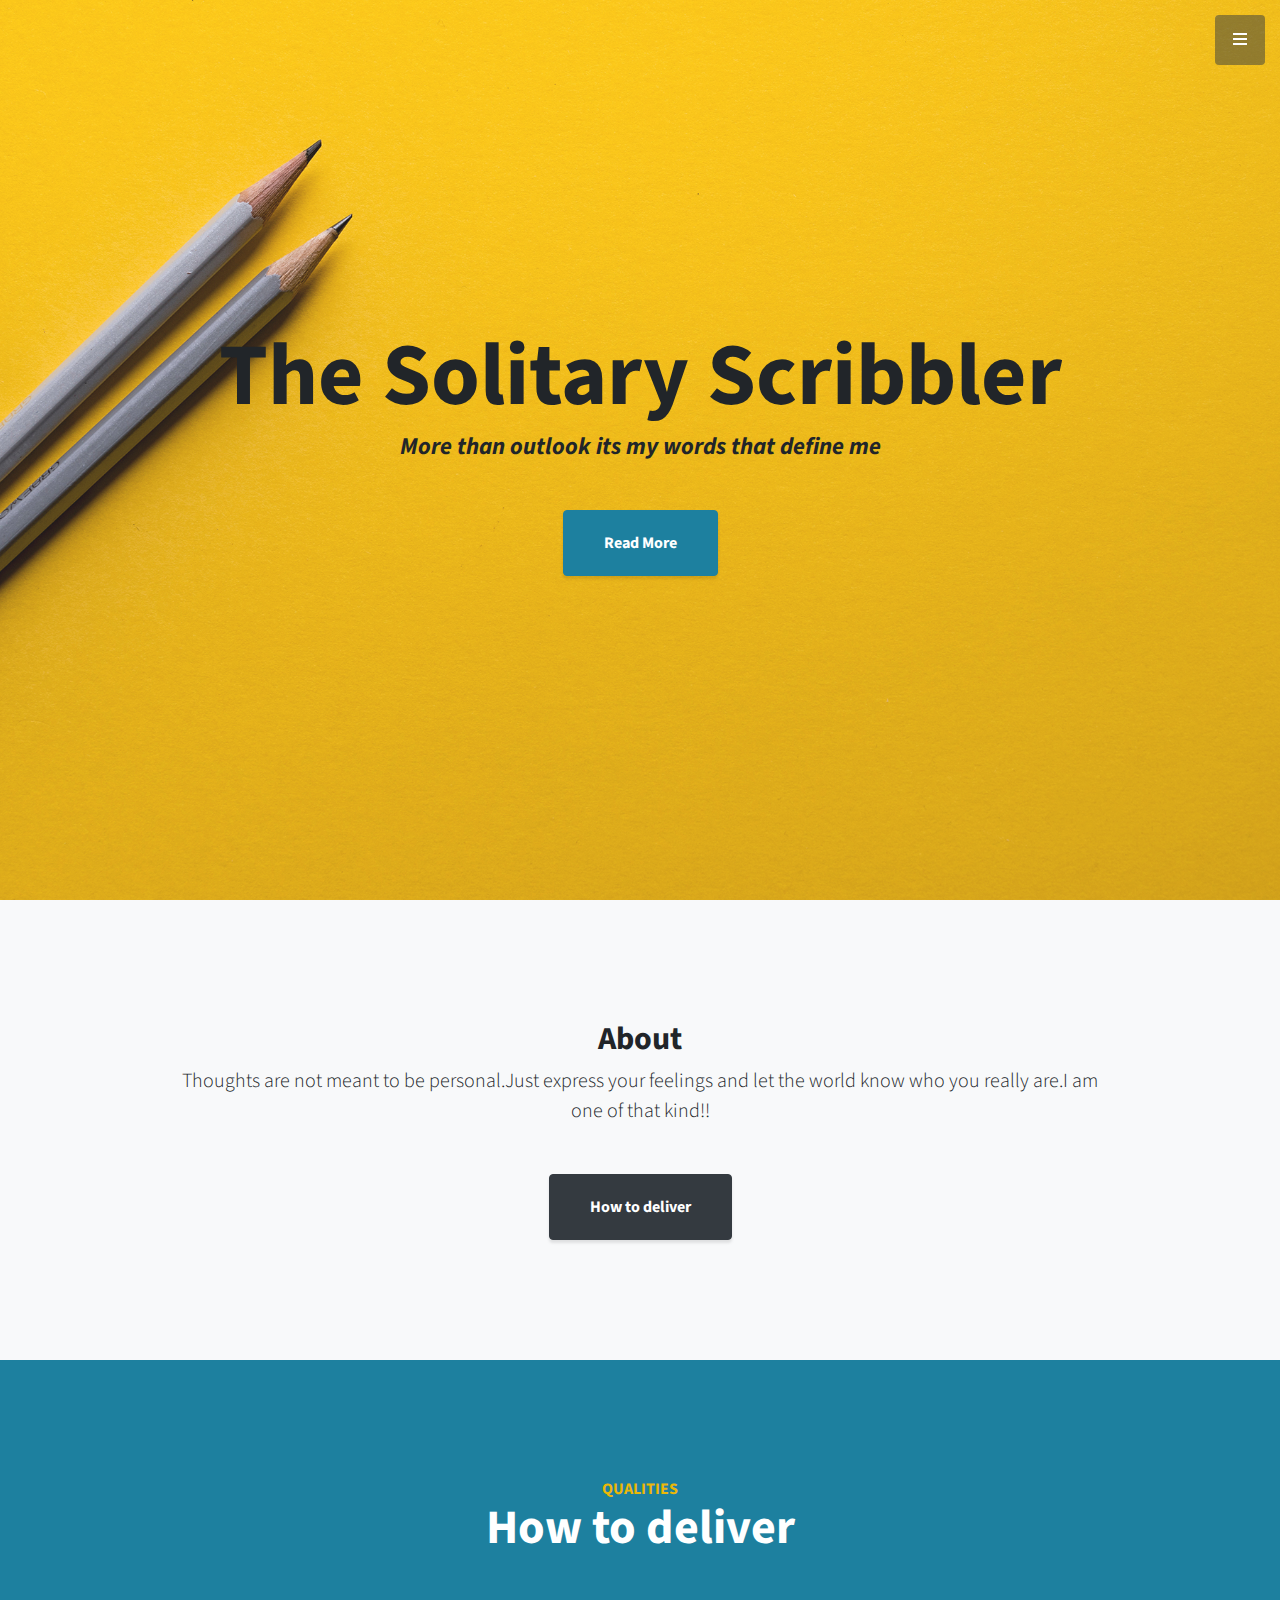
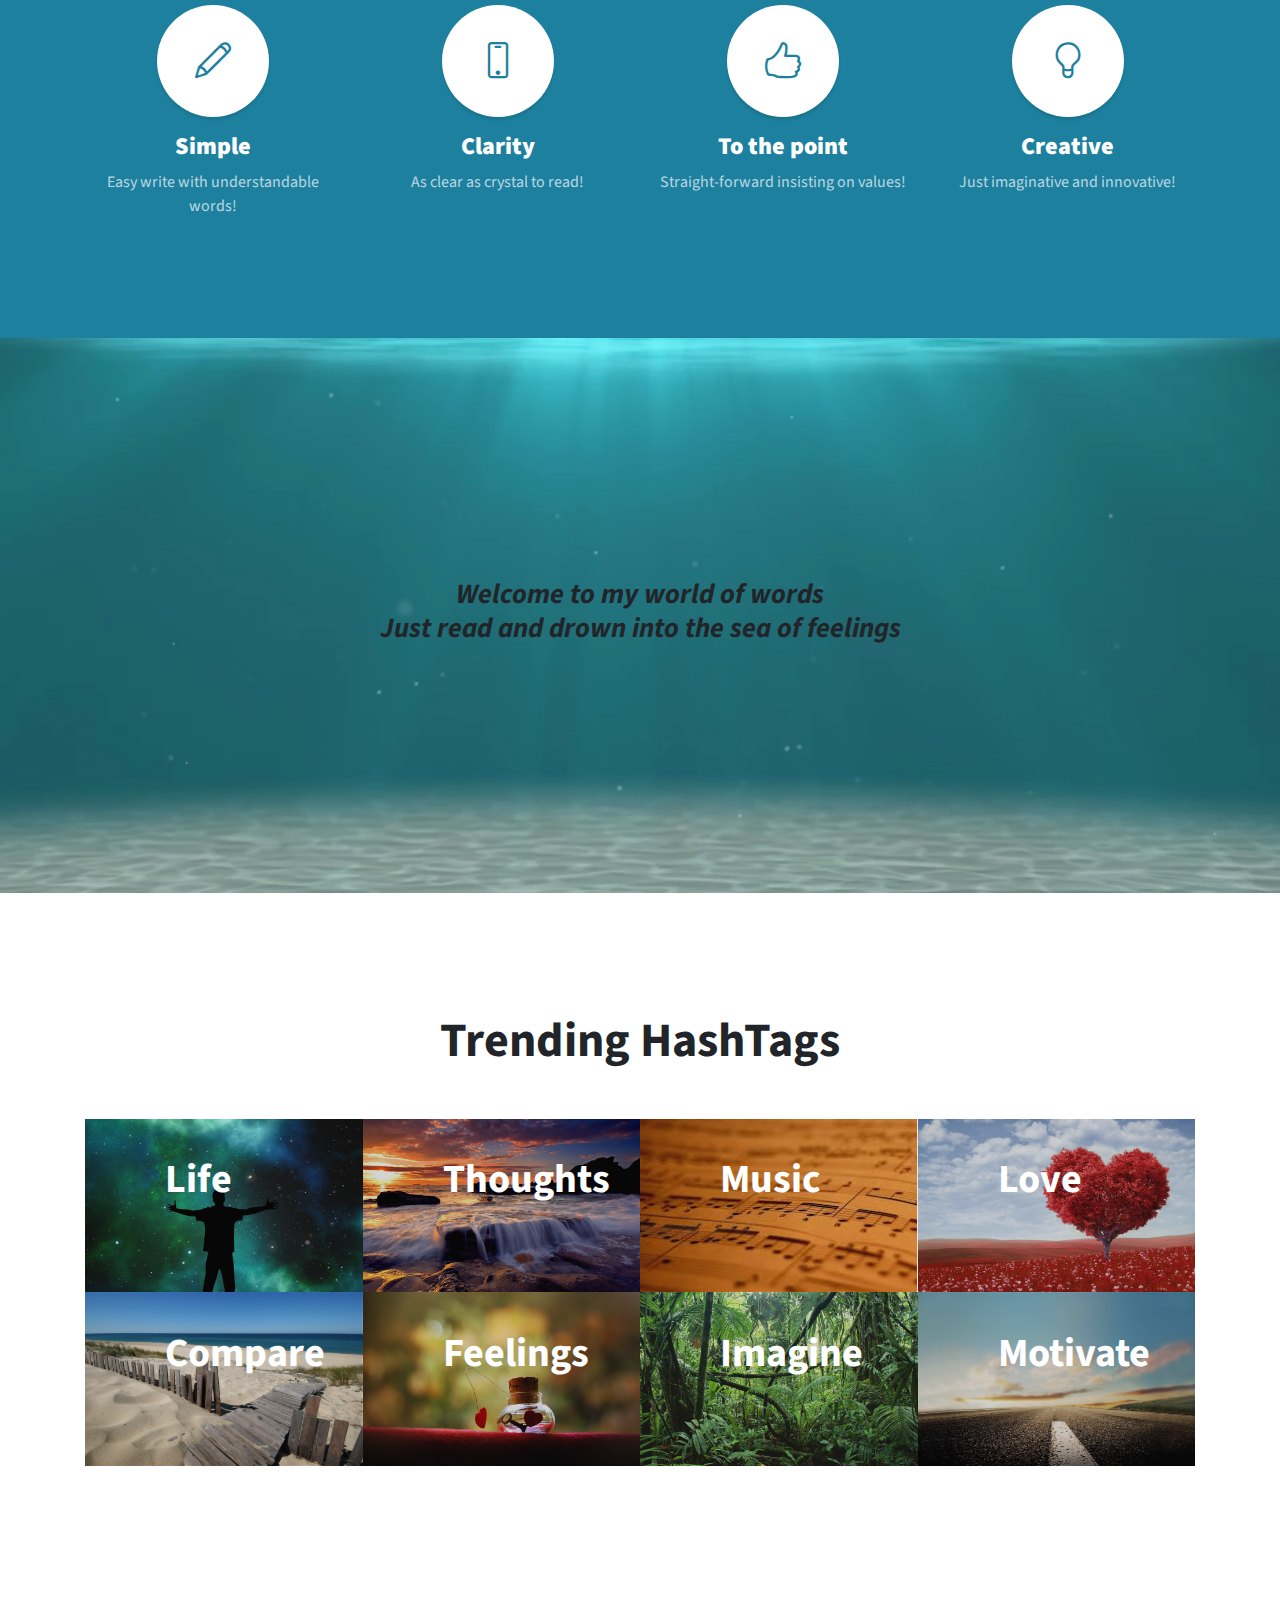
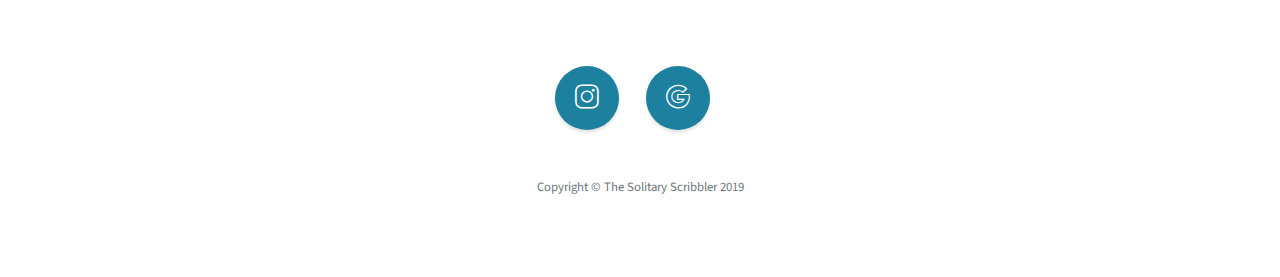
==== index.html @ fb99ae6f "initial commit" ====
<!DOCTYPE html>
<html lang="en">

  <head>

    <meta charset="utf-8">
    <meta name="viewport" content="width=device-width, initial-scale=1, shrink-to-fit=no">
    <meta name="description" content="">
    <meta name="author" content="">

    <title>The Solitary Scribbler's Blog</title>

    <!-- Bootstrap Core CSS -->
    <link href="vendor/bootstrap/css/bootstrap.min.css" rel="stylesheet">

    <!-- Custom Fonts -->
    <link href="vendor/fontawesome-free/css/all.min.css" rel="stylesheet" type="text/css">
    <link href="https://fonts.googleapis.com/css?family=Source+Sans+Pro:300,400,700,300italic,400italic,700italic" rel="stylesheet" type="text/css">
    <link href="vendor/simple-line-icons/css/simple-line-icons.css" rel="stylesheet">

    <!-- Custom CSS -->
    <link href="css/stylish-portfolio.min.css" rel="stylesheet">

  </head>

  <body id="page-top">

    <!-- Navigation -->
    <a class="menu-toggle rounded" href="#">
      <i class="fas fa-bars"></i>
    </a>
    <nav id="sidebar-wrapper">
      <ul class="sidebar-nav">
        <li class="sidebar-brand">
          <a class="js-scroll-trigger" href="#page-top">My Writing Blog</a>
        </li>
        <li class="sidebar-nav-item">
          <a class="js-scroll-trigger" href="#page-top">Home</a>
        </li>
        <li class="sidebar-nav-item">
          <a class="js-scroll-trigger" href="#about">About Writing</a>
        </li>
        <li class="sidebar-nav-item">
          <a class="js-scroll-trigger" href="#services">Qualities</a>
        </li>
        <li class="sidebar-nav-item">
          <a class="js-scroll-trigger" href="#portfolio">Trending Hashtags</a>
        </li>
        <!--<li class="sidebar-nav-item">
          <a class="js-scroll-trigger" href="#contact">Contact</a>
        </li>-->
      </ul>
    </nav>

    <!-- Header -->
    <header class="masthead d-flex">
      <div class="container text-center my-auto">
        <h1 class="mb-1">The Solitary Scribbler</h1>
        <h4 class="mb-5">
          <em>More than outlook its my words that define me</em>
        </h4>
        <a class="btn btn-primary btn-xl js-scroll-trigger" href="#about">Read More</a>
      </div>
      <div class="overlay"></div>
    </header>

    <!-- About -->
    <section class="content-section bg-light" id="about">
      <div class="container text-center">
        <div class="row">
          <div class="col-lg-10 mx-auto">
            <h2>About</h2>
            <p class="lead mb-5">Thoughts are not meant to be personal.Just express your feelings and let the world know who you really are.I am one of that kind!!
			
              </p>
            <a class="btn btn-dark btn-xl js-scroll-trigger" href="#services">How to deliver</a>
          </div>
        </div>
      </div>
    </section>

    <!-- Services -->
    <section class="content-section bg-primary text-white text-center" id="services">
      <div class="container">
        <div class="content-section-heading">
          <h3 class="text-secondary mb-0">Qualities</h3>
          <h2 class="mb-5">How to deliver</h2>
        </div>
        <div class="row">
          <div class="col-lg-3 col-md-6 mb-5 mb-lg-0">
            <span class="service-icon rounded-circle mx-auto mb-3">
              <i class="icon-pencil"></i>
            </span>
            <h4>
              <strong>Simple</strong>
            </h4>
            <p class="text-faded mb-0">Easy write with understandable words!</p>
          </div>
          <div class="col-lg-3 col-md-6 mb-5 mb-lg-0">
            <span class="service-icon rounded-circle mx-auto mb-3">
              <i class="icon-screen-smartphone"></i>
            </span>
            <h4>
              <strong>Clarity</strong>
            </h4>
            <p class="text-faded mb-0">As clear as crystal to read!</p>
          </div>
          <div class="col-lg-3 col-md-6 mb-5 mb-md-0">
            <span class="service-icon rounded-circle mx-auto mb-3">
              <i class="icon-like"></i>
            </span>
            <h4>
              <strong>To the point</strong>
            </h4>
            <p class="text-faded mb-0">Straight-forward insisting on values!
          </div>
          <div class="col-lg-3 col-md-6">
            <span class="service-icon rounded-circle mx-auto mb-3">
              <i class="icon-bulb"></i>
            </span>
            <h4>
              <strong>Creative</strong>
            </h4>
            <p class="text-faded mb-0">Just imaginative and innovative!</p>
          </div>
        </div>
      </div>
    </section>

    <!-- Callout -->
    <section class="callout">
      <div class="container text-center">
        <h3 class="mx-auto mb-7"><em>Welcome to
          my world of words
		  <br>
		  Just read and drown into the sea of feelings</em>
          </h3>
       <!-- <a class="btn btn-primary btn-xl" href="https://startbootstrap.com/template-overviews/stylish-portfolio/">Download Now!</a>-->
	 
      </div>
    </section>

    <!-- Portfolio -->
    <section class="content-section" id="portfolio">
      <div class="container">
        <div class="content-section-heading text-center">
          <h3 class="text-secondary mb-0"></h3>
          <h2 class="mb-5">Trending HashTags</h2>
        </div>
        <div class="row no-gutters">
          <div class="col-lg-3">
            <a class="portfolio-item" href="life.html" target='_blank'>
              <span class="caption">
                <span class="caption-content">
                 <h1>Life</h1>
                  <!--<p class="mb-0">A yellow pencil with envelopes on a clean, blue backdrop!</p>-->
                </span>
              </span>
              <img class="img-fluid" src="img/life3.jpg" alt="">
            </a>
          </div>
          <div class="col-lg-3">
             <a class="portfolio-item" href="thoughts.html" target='_blank'>
              <span class="caption">
                <span class="caption-content">
                  <h1>Thoughts</h1>
                  <!--<p class="mb-0">A dark blue background with a colored pencil, a clip, and a tiny ice cream cone!</p>-->
                </span>
              </span>
              <img class="img-fluid" src="img/thoughts.jpg" alt="">
            </a>
          </div>
          <div class="col-lg-3">
            <a class="portfolio-item" href="music.html" target='_blank'>
              <span class="caption">
                <span class="caption-content">
                  <h1>Music</h1>
                  <!--<p class="mb-0">Strawberries are such a tasty snack, especially with a little sugar on top!</p>-->
                </span>
              </span>
              <img class="img-fluid" src="img/M2.jpg" alt="">
            </a>
          </div>
          <div class="col-lg-3">
            <a class="portfolio-item" href="love.html" target='_blank'>
              <span class="caption">
                <span class="caption-content">
                  <h1>Love</h1>
                  <!--<p class="mb-0">A yellow workspace with some scissors, pencils, and other objects.</p>-->
                </span>
              </span>
              <img class="img-fluid" src="img/love.jpg" alt="">
            </a>
          </div>
		  <div class="col-lg-3">
            <a class="portfolio-item" href="compare.html" target='_blank'>
              <span class="caption">
                <span class="caption-content">
                  <h1>Compare</h1>
                  <!--<p class="mb-0">A yellow workspace with some scissors, pencils, and other objects.</p>-->
                </span>
              </span>
              <img class="img-fluid" src="img/compare.jpg" alt="">
            </a>
          </div>
		  <div class="col-lg-3">
             <a class="portfolio-item" href="feelings.html" target='_blank'>
              <span class="caption">
                <span class="caption-content">
                  <h1>Feelings</h1>
                  <!--<p class="mb-0">A yellow workspace with some scissors, pencils, and other objects.</p>-->
                </span>
              </span>
              <img class="img-fluid" src="img/feelings.jpg" alt="">
            </a>
          </div>
		  <div class="col-lg-3">
            <a class="portfolio-item" href="imagine.html" target='_blank'>
              <span class="caption">
                <span class="caption-content">
                  <h1>Imagine</h1>
                  <!--<p class="mb-0">A yellow workspace with some scissors, pencils, and other objects.</p>-->
                </span>
              </span>
              <img class="img-fluid" src="img/imagination.jpg" alt="">
            </a>
          </div>
		  <div class="col-lg-3">
             <a class="portfolio-item" href="motivate.html" target='_blank'>
              <span class="caption">
                <span class="caption-content">
                  <h1>Motivate</h1>
                  <!--<p class="mb-0">A yellow workspace with some scissors, pencils, and other objects.</p>-->
                </span>
              </span>
              <img class="img-fluid" src="img/motivation.jpg" alt="">
            </a>
          </div>
        </div>
      </div>
    </section>

    <!-- Call to Action -->
   <!-- <section class="content-section bg-primary text-white">
      <div class="container text-center">
        <h2 class="mb-4">The buttons below are impossible to resist...</h2>
        <a href="#" class="btn btn-xl btn-light mr-4">Click Me!</a>
        <a href="#" class="btn btn-xl btn-dark">Look at Me!</a>
      </div>
    </section>-->

    <!-- Map -->
    <!--<section id="contact" class="map">
      <iframe width="100%" height="100%" frameborder="0" scrolling="no" marginheight="0" marginwidth="0" src="https://maps.google.com/maps?f=q&amp;source=s_q&amp;hl=en&amp;geocode=&amp;q=Twitter,+Inc.,+Market+Street,+San+Francisco,+CA&amp;aq=0&amp;oq=twitter&amp;sll=28.659344,-81.187888&amp;sspn=0.128789,0.264187&amp;ie=UTF8&amp;hq=Twitter,+Inc.,+Market+Street,+San+Francisco,+CA&amp;t=m&amp;z=15&amp;iwloc=A&amp;output=embed"></iframe>
      <br/>
      <small>
        <a href="https://maps.google.com/maps?f=q&amp;source=embed&amp;hl=en&amp;geocode=&amp;q=Twitter,+Inc.,+Market+Street,+San+Francisco,+CA&amp;aq=0&amp;oq=twitter&amp;sll=28.659344,-81.187888&amp;sspn=0.128789,0.264187&amp;ie=UTF8&amp;hq=Twitter,+Inc.,+Market+Street,+San+Francisco,+CA&amp;t=m&amp;z=15&amp;iwloc=A"></a>
      </small>
    </section>-->

    <!-- Footer -->
    <footer class="footer text-center">
      <div class="container">
        <ul class="list-inline mb-5">
          <li class="list-inline-item">
            <a class="social-link rounded-circle text-white mr-3" href="https://www.instagram.com/the_solitary_scribbler__/" target="_blank">
              <i class="icon-social-instagram"></i>
            </a>
          </li>
          <li class="list-inline-item">
            <a class="social-link rounded-circle text-white mr-3" href="https://www.yourquote.in/nachoz" target="_blank">
              <i class="icon-social-google"></i>
            </a>
          </li>
          <!--<li class="list-inline-item">
            <a class="social-link rounded-circle text-white" href="#">
              <i class="icon-social-github"></i>
            </a>
          </li>-->
        </ul>
        <p class="text-muted small mb-0">Copyright &copy; The Solitary Scribbler 2019</p>
      </div>
    </footer>

    <!-- Scroll to Top Button-->
    <a class="scroll-to-top rounded js-scroll-trigger" href="#page-top">
      <i class="fas fa-angle-up"></i>
    </a>

    <!-- Bootstrap core JavaScript -->
    <script src="vendor/jquery/jquery.min.js"></script>
    <script src="vendor/bootstrap/js/bootstrap.bundle.min.js"></script>

    <!-- Plugin JavaScript -->
    <script src="vendor/jquery-easing/jquery.easing.min.js"></script>

    <!-- Custom scripts for this template -->
    <script src="js/stylish-portfolio.min.js"></script>

  </body>

</html>
---- vendor/fontawesome-free/css/all.min.css ----
/*!
 * Font Awesome Free 5.3.1 by @fontawesome - https://fontawesome.com
 * License - https://fontawesome.com/license/free (Icons: CC BY 4.0, Fonts: SIL OFL 1.1, Code: MIT License)
 */
.fa,.fab,.fal,.far,.fas{-moz-osx-font-smoothing:grayscale;-webkit-font-smoothing:antialiased;display:inline-block;font-style:normal;font-variant:normal;text-rendering:auto;line-height:1}.fa-lg{font-size:1.33333em;line-height:.75em;vertical-align:-.0667em}.fa-xs{font-size:.75em}.fa-sm{font-size:.875em}.fa-1x{font-size:1em}.fa-2x{font-size:2em}.fa-3x{font-size:3em}.fa-4x{font-size:4em}.fa-5x{font-size:5em}.fa-6x{font-size:6em}.fa-7x{font-size:7em}.fa-8x{font-size:8em}.fa-9x{font-size:9em}.fa-10x{font-size:10em}.fa-fw{text-align:center;width:1.25em}.fa-ul{list-style-type:none;margin-left:2.5em;padding-left:0}.fa-ul>li{position:relative}.fa-li{left:-2em;position:absolute;text-align:center;width:2em;line-height:inherit}.fa-border{border:.08em solid #eee;border-radius:.1em;padding:.2em .25em .15em}.fa-pull-left{float:left}.fa-pull-right{float:right}.fa.fa-pull-left,.fab.fa-pull-left,.fal.fa-pull-left,.far.fa-pull-left,.fas.fa-pull-left{margin-right:.3em}.fa.fa-pull-right,.fab.fa-pull-right,.fal.fa-pull-right,.far.fa-pull-right,.fas.fa-pull-right{margin-left:.3em}.fa-spin{animation:fa-spin 2s infinite linear}.fa-pulse{animation:fa-spin 1s infinite steps(8)}@keyframes fa-spin{0%{transform:rotate(0deg)}to{transform:rotate(1turn)}}.fa-rotate-90{-ms-filter:"progid:DXImageTransform.Microsoft.BasicImage(rotation=1)";transform:rotate(90deg)}.fa-rotate-180{-ms-filter:"progid:DXImageTransform.Microsoft.BasicImage(rotation=2)";transform:rotate(180deg)}.fa-rotate-270{-ms-filter:"progid:DXImageTransform.Microsoft.BasicImage(rotation=3)";transform:rotate(270deg)}.fa-flip-horizontal{-ms-filter:"progid:DXImageTransform.Microsoft.BasicImage(rotation=0, mirror=1)";transform:scaleX(-1)}.fa-flip-vertical{transform:scaleY(-1)}.fa-flip-horizontal.fa-flip-vertical,.fa-flip-vertical{-ms-filter:"progid:DXImageTransform.Microsoft.BasicImage(rotation=2, mirror=1)"}.fa-flip-horizontal.fa-flip-vertical{transform:scale(-1)}:root .fa-flip-horizontal,:root .fa-flip-vertical,:root .fa-rotate-90,:root .fa-rotate-180,:root .fa-rotate-270{-webkit-filter:none;filter:none}.fa-stack{display:inline-block;height:2em;line-height:2em;position:relative;vertical-align:middle;width:2em}.fa-stack-1x,.fa-stack-2x{left:0;position:absolute;text-align:center;width:100%}.fa-stack-1x{line-height:inherit}.fa-stack-2x{font-size:2em}.fa-inverse{color:#fff}.fa-500px:before{content:"\f26e"}.fa-accessible-icon:before{content:"\f368"}.fa-accusoft:before{content:"\f369"}.fa-ad:before{content:"\f641"}.fa-address-book:before{content:"\f2b9"}.fa-address-card:before{content:"\f2bb"}.fa-adjust:before{content:"\f042"}.fa-adn:before{content:"\f170"}.fa-adversal:before{content:"\f36a"}.fa-affiliatetheme:before{content:"\f36b"}.fa-air-freshener:before{content:"\f5d0"}.fa-algolia:before{content:"\f36c"}.fa-align-center:before{content:"\f037"}.fa-align-justify:before{content:"\f039"}.fa-align-left:before{content:"\f036"}.fa-align-right:before{content:"\f038"}.fa-alipay:before{content:"\f642"}.fa-allergies:before{content:"\f461"}.fa-amazon:before{content:"\f270"}.fa-amazon-pay:before{content:"\f42c"}.fa-ambulance:before{content:"\f0f9"}.fa-american-sign-language-interpreting:before{content:"\f2a3"}.fa-amilia:before{content:"\f36d"}.fa-anchor:before{content:"\f13d"}.fa-android:before{content:"\f17b"}.fa-angellist:before{content:"\f209"}.fa-angle-double-down:before{content:"\f103"}.fa-angle-double-left:before{content:"\f100"}.fa-angle-double-right:before{content:"\f101"}.fa-angle-double-up:before{content:"\f102"}.fa-angle-down:before{content:"\f107"}.fa-angle-left:before{content:"\f104"}.fa-angle-right:before{content:"\f105"}.fa-angle-up:before{content:"\f106"}.fa-angry:before{content:"\f556"}.fa-angrycreative:before{content:"\f36e"}.fa-angular:before{content:"\f420"}.fa-ankh:before{content:"\f644"}.fa-app-store:before{content:"\f36f"}.fa-app-store-ios:before{content:"\f370"}.fa-apper:before{content:"\f371"}.fa-apple:before{content:"\f179"}.fa-apple-alt:before{content:"\f5d1"}.fa-apple-pay:before{content:"\f415"}.fa-archive:before{content:"\f187"}.fa-archway:before{content:"\f557"}.fa-arrow-alt-circle-down:before{content:"\f358"}.fa-arrow-alt-circle-left:before{content:"\f359"}.fa-arrow-alt-circle-right:before{content:"\f35a"}.fa-arrow-alt-circle-up:before{content:"\f35b"}.fa-arrow-circle-down:before{content:"\f0ab"}.fa-arrow-circle-left:before{content:"\f0a8"}.fa-arrow-circle-right:before{content:"\f0a9"}.fa-arrow-circle-up:before{content:"\f0aa"}.fa-arrow-down:before{content:"\f063"}.fa-arrow-left:before{content:"\f060"}.fa-arrow-right:before{content:"\f061"}.fa-arrow-up:before{content:"\f062"}.fa-arrows-alt:before{content:"\f0b2"}.fa-arrows-alt-h:before{content:"\f337"}.fa-arrows-alt-v:before{content:"\f338"}.fa-assistive-listening-systems:before{content:"\f2a2"}.fa-asterisk:before{content:"\f069"}.fa-asymmetrik:before{content:"\f372"}.fa-at:before{content:"\f1fa"}.fa-atlas:before{content:"\f558"}.fa-atom:before{content:"\f5d2"}.fa-audible:before{content:"\f373"}.fa-audio-description:before{content:"\f29e"}.fa-autoprefixer:before{content:"\f41c"}.fa-avianex:before{content:"\f374"}.fa-aviato:before{content:"\f421"}.fa-award:before{content:"\f559"}.fa-aws:before{content:"\f375"}.fa-backspace:before{content:"\f55a"}.fa-backward:before{content:"\f04a"}.fa-balance-scale:before{content:"\f24e"}.fa-ban:before{content:"\f05e"}.fa-band-aid:before{content:"\f462"}.fa-bandcamp:before{content:"\f2d5"}.fa-barcode:before{content:"\f02a"}.fa-bars:before{content:"\f0c9"}.fa-baseball-ball:before{content:"\f433"}.fa-basketball-ball:before{content:"\f434"}.fa-bath:before{content:"\f2cd"}.fa-battery-empty:before{content:"\f244"}.fa-battery-full:before{content:"\f240"}.fa-battery-half:before{content:"\f242"}.fa-battery-quarter:before{content:"\f243"}.fa-battery-three-quarters:before{content:"\f241"}.fa-bed:before{content:"\f236"}.fa-beer:before{content:"\f0fc"}.fa-behance:before{content:"\f1b4"}.fa-behance-square:before{content:"\f1b5"}.fa-bell:before{content:"\f0f3"}.fa-bell-slash:before{content:"\f1f6"}.fa-bezier-curve:before{content:"\f55b"}.fa-bible:before{content:"\f647"}.fa-bicycle:before{content:"\f206"}.fa-bimobject:before{content:"\f378"}.fa-binoculars:before{content:"\f1e5"}.fa-birthday-cake:before{content:"\f1fd"}.fa-bitbucket:before{content:"\f171"}.fa-bitcoin:before{content:"\f379"}.fa-bity:before{content:"\f37a"}.fa-black-tie:before{content:"\f27e"}.fa-blackberry:before{content:"\f37b"}.fa-blender:before{content:"\f517"}.fa-blind:before{content:"\f29d"}.fa-blogger:before{content:"\f37c"}.fa-blogger-b:before{content:"\f37d"}.fa-bluetooth:before{content:"\f293"}.fa-bluetooth-b:before{content:"\f294"}.fa-bold:before{content:"\f032"}.fa-bolt:before{content:"\f0e7"}.fa-bomb:before{content:"\f1e2"}.fa-bone:before{content:"\f5d7"}.fa-bong:before{content:"\f55c"}.fa-book:before{content:"\f02d"}.fa-book-open:before{content:"\f518"}.fa-book-reader:before{content:"\f5da"}.fa-bookmark:before{content:"\f02e"}.fa-bowling-ball:before{content:"\f436"}.fa-box:before{content:"\f466"}.fa-box-open:before{content:"\f49e"}.fa-boxes:before{content:"\f468"}.fa-braille:before{content:"\f2a1"}.fa-brain:before{content:"\f5dc"}.fa-briefcase:before{content:"\f0b1"}.fa-briefcase-medical:before{content:"\f469"}.fa-broadcast-tower:before{content:"\f519"}.fa-broom:before{content:"\f51a"}.fa-brush:before{content:"\f55d"}.fa-btc:before{content:"\f15a"}.fa-bug:before{content:"\f188"}.fa-building:before{content:"\f1ad"}.fa-bullhorn:before{content:"\f0a1"}.fa-bullseye:before{content:"\f140"}.fa-burn:before{content:"\f46a"}.fa-buromobelexperte:before{content:"\f37f"}.fa-bus:before{content:"\f207"}.fa-bus-alt:before{content:"\f55e"}.fa-business-time:before{content:"\f64a"}.fa-buysellads:before{content:"\f20d"}.fa-calculator:before{content:"\f1ec"}.fa-calendar:before{content:"\f133"}.fa-calendar-alt:before{content:"\f073"}.fa-calendar-check:before{content:"\f274"}.fa-calendar-minus:before{content:"\f272"}.fa-calendar-plus:before{content:"\f271"}.fa-calendar-times:before{content:"\f273"}.fa-camera:before{content:"\f030"}.fa-camera-retro:before{content:"\f083"}.fa-cannabis:before{content:"\f55f"}.fa-capsules:before{content:"\f46b"}.fa-car:before{content:"\f1b9"}.fa-car-alt:before{content:"\f5de"}.fa-car-battery:before{content:"\f5df"}.fa-car-crash:before{content:"\f5e1"}.fa-car-side:before{content:"\f5e4"}.fa-caret-down:before{content:"\f0d7"}.fa-caret-left:before{content:"\f0d9"}.fa-caret-right:before{content:"\f0da"}.fa-caret-square-down:before{content:"\f150"}.fa-caret-square-left:before{content:"\f191"}.fa-caret-square-right:before{content:"\f152"}.fa-caret-square-up:before{content:"\f151"}.fa-caret-up:before{content:"\f0d8"}.fa-cart-arrow-down:before{content:"\f218"}.fa-cart-plus:before{content:"\f217"}.fa-cc-amazon-pay:before{content:"\f42d"}.fa-cc-amex:before{content:"\f1f3"}.fa-cc-apple-pay:before{content:"\f416"}.fa-cc-diners-club:before{content:"\f24c"}.fa-cc-discover:before{content:"\f1f2"}.fa-cc-jcb:before{content:"\f24b"}.fa-cc-mastercard:before{content:"\f1f1"}.fa-cc-paypal:before{content:"\f1f4"}.fa-cc-stripe:before{content:"\f1f5"}.fa-cc-visa:before{content:"\f1f0"}.fa-centercode:before{content:"\f380"}.fa-certificate:before{content:"\f0a3"}.fa-chalkboard:before{content:"\f51b"}.fa-chalkboard-teacher:before{content:"\f51c"}.fa-charging-station:before{content:"\f5e7"}.fa-chart-area:before{content:"\f1fe"}.fa-chart-bar:before{content:"\f080"}.fa-chart-line:before{content:"\f201"}.fa-chart-pie:before{content:"\f200"}.fa-check:before{content:"\f00c"}.fa-check-circle:before{content:"\f058"}.fa-check-double:before{content:"\f560"}.fa-check-square:before{content:"\f14a"}.fa-chess:before{content:"\f439"}.fa-chess-bishop:before{content:"\f43a"}.fa-chess-board:before{content:"\f43c"}.fa-chess-king:before{content:"\f43f"}.fa-chess-knight:before{content:"\f441"}.fa-chess-pawn:before{content:"\f443"}.fa-chess-queen:before{content:"\f445"}.fa-chess-rook:before{content:"\f447"}.fa-chevron-circle-down:before{content:"\f13a"}.fa-chevron-circle-left:before{content:"\f137"}.fa-chevron-circle-right:before{content:"\f138"}.fa-chevron-circle-up:before{content:"\f139"}.fa-chevron-down:before{content:"\f078"}.fa-chevron-left:before{content:"\f053"}.fa-chevron-right:before{content:"\f054"}.fa-chevron-up:before{content:"\f077"}.fa-child:before{content:"\f1ae"}.fa-chrome:before{content:"\f268"}.fa-church:before{content:"\f51d"}.fa-circle:before{content:"\f111"}.fa-circle-notch:before{content:"\f1ce"}.fa-city:before{content:"\f64f"}.fa-clipboard:before{content:"\f328"}.fa-clipboard-check:before{content:"\f46c"}.fa-clipboard-list:before{content:"\f46d"}.fa-clock:before{content:"\f017"}.fa-clone:before{content:"\f24d"}.fa-closed-captioning:before{content:"\f20a"}.fa-cloud:before{content:"\f0c2"}.fa-cloud-download-alt:before{content:"\f381"}.fa-cloud-upload-alt:before{content:"\f382"}.fa-cloudscale:before{content:"\f383"}.fa-cloudsmith:before{content:"\f384"}.fa-cloudversify:before{content:"\f385"}.fa-cocktail:before{content:"\f561"}.fa-code:before{content:"\f121"}.fa-code-branch:before{content:"\f126"}.fa-codepen:before{content:"\f1cb"}.fa-codiepie:before{content:"\f284"}.fa-coffee:before{content:"\f0f4"}.fa-cog:before{content:"\f013"}.fa-cogs:before{content:"\f085"}.fa-coins:before{content:"\f51e"}.fa-columns:before{content:"\f0db"}.fa-comment:before{content:"\f075"}.fa-comment-alt:before{content:"\f27a"}.fa-comment-dollar:before{content:"\f651"}.fa-comment-dots:before{content:"\f4ad"}.fa-comment-slash:before{content:"\f4b3"}.fa-comments:before{content:"\f086"}.fa-comments-dollar:before{content:"\f653"}.fa-compact-disc:before{content:"\f51f"}.fa-compass:before{content:"\f14e"}.fa-compress:before{content:"\f066"}.fa-concierge-bell:before{content:"\f562"}.fa-connectdevelop:before{content:"\f20e"}.fa-contao:before{content:"\f26d"}.fa-cookie:before{content:"\f563"}.fa-cookie-bite:before{content:"\f564"}.fa-copy:before{content:"\f0c5"}.fa-copyright:before{content:"\f1f9"}.fa-couch:before{content:"\f4b8"}.fa-cpanel:before{content:"\f388"}.fa-creative-commons:before{content:"\f25e"}.fa-creative-commons-by:before{content:"\f4e7"}.fa-creative-commons-nc:before{content:"\f4e8"}.fa-creative-commons-nc-eu:before{content:"\f4e9"}.fa-creative-commons-nc-jp:before{content:"\f4ea"}.fa-creative-commons-nd:before{content:"\f4eb"}.fa-creative-commons-pd:before{content:"\f4ec"}.fa-creative-commons-pd-alt:before{content:"\f4ed"}.fa-creative-commons-remix:before{content:"\f4ee"}.fa-creative-commons-sa:before{content:"\f4ef"}.fa-creative-commons-sampling:before{content:"\f4f0"}.fa-creative-commons-sampling-plus:before{content:"\f4f1"}.fa-creative-commons-share:before{content:"\f4f2"}.fa-credit-card:before{content:"\f09d"}.fa-crop:before{content:"\f125"}.fa-crop-alt:before{content:"\f565"}.fa-cross:before{content:"\f654"}.fa-crosshairs:before{content:"\f05b"}.fa-crow:before{content:"\f520"}.fa-crown:before{content:"\f521"}.fa-css3:before{content:"\f13c"}.fa-css3-alt:before{content:"\f38b"}.fa-cube:before{content:"\f1b2"}.fa-cubes:before{content:"\f1b3"}.fa-cut:before{content:"\f0c4"}.fa-cuttlefish:before{content:"\f38c"}.fa-d-and-d:before{content:"\f38d"}.fa-dashcube:before{content:"\f210"}.fa-database:before{content:"\f1c0"}.fa-deaf:before{content:"\f2a4"}.fa-delicious:before{content:"\f1a5"}.fa-deploydog:before{content:"\f38e"}.fa-deskpro:before{content:"\f38f"}.fa-desktop:before{content:"\f108"}.fa-deviantart:before{content:"\f1bd"}.fa-dharmachakra:before{content:"\f655"}.fa-diagnoses:before{content:"\f470"}.fa-dice:before{content:"\f522"}.fa-dice-five:before{content:"\f523"}.fa-dice-four:before{content:"\f524"}.fa-dice-one:before{content:"\f525"}.fa-dice-six:before{content:"\f526"}.fa-dice-three:before{content:"\f527"}.fa-dice-two:before{content:"\f528"}.fa-digg:before{content:"\f1a6"}.fa-digital-ocean:before{content:"\f391"}.fa-digital-tachograph:before{content:"\f566"}.fa-directions:before{content:"\f5eb"}.fa-discord:before{content:"\f392"}.fa-discourse:before{content:"\f393"}.fa-divide:before{content:"\f529"}.fa-dizzy:before{content:"\f567"}.fa-dna:before{content:"\f471"}.fa-dochub:before{content:"\f394"}.fa-docker:before{content:"\f395"}.fa-dollar-sign:before{content:"\f155"}.fa-dolly:before{content:"\f472"}.fa-dolly-flatbed:before{content:"\f474"}.fa-donate:before{content:"\f4b9"}.fa-door-closed:before{content:"\f52a"}.fa-door-open:before{content:"\f52b"}.fa-dot-circle:before{content:"\f192"}.fa-dove:before{content:"\f4ba"}.fa-download:before{content:"\f019"}.fa-draft2digital:before{content:"\f396"}.fa-drafting-compass:before{content:"\f568"}.fa-draw-polygon:before{content:"\f5ee"}.fa-dribbble:before{content:"\f17d"}.fa-dribbble-square:before{content:"\f397"}.fa-dropbox:before{content:"\f16b"}.fa-drum:before{content:"\f569"}.fa-drum-steelpan:before{content:"\f56a"}.fa-drupal:before{content:"\f1a9"}.fa-dumbbell:before{content:"\f44b"}.fa-dyalog:before{content:"\f399"}.fa-earlybirds:before{content:"\f39a"}.fa-ebay:before{content:"\f4f4"}.fa-edge:before{content:"\f282"}.fa-edit:before{content:"\f044"}.fa-eject:before{content:"\f052"}.fa-elementor:before{content:"\f430"}.fa-ellipsis-h:before{content:"\f141"}.fa-ellipsis-v:before{content:"\f142"}.fa-ello:before{content:"\f5f1"}.fa-ember:before{content:"\f423"}.fa-empire:before{content:"\f1d1"}.fa-envelope:before{content:"\f0e0"}.fa-envelope-open:before{content:"\f2b6"}.fa-envelope-open-text:before{content:"\f658"}.fa-envelope-square:before{content:"\f199"}.fa-envira:before{content:"\f299"}.fa-equals:before{content:"\f52c"}.fa-eraser:before{content:"\f12d"}.fa-erlang:before{content:"\f39d"}.fa-ethereum:before{content:"\f42e"}.fa-etsy:before{content:"\f2d7"}.fa-euro-sign:before{content:"\f153"}.fa-exchange-alt:before{content:"\f362"}.fa-exclamation:before{content:"\f12a"}.fa-exclamation-circle:before{content:"\f06a"}.fa-exclamation-triangle:before{content:"\f071"}.fa-expand:before{content:"\f065"}.fa-expand-arrows-alt:before{content:"\f31e"}.fa-expeditedssl:before{content:"\f23e"}.fa-external-link-alt:before{content:"\f35d"}.fa-external-link-square-alt:before{content:"\f360"}.fa-eye:before{content:"\f06e"}.fa-eye-dropper:before{content:"\f1fb"}.fa-eye-slash:before{content:"\f070"}.fa-facebook:before{content:"\f09a"}.fa-facebook-f:before{content:"\f39e"}.fa-facebook-messenger:before{content:"\f39f"}.fa-facebook-square:before{content:"\f082"}.fa-fast-backward:before{content:"\f049"}.fa-fast-forward:before{content:"\f050"}.fa-fax:before{content:"\f1ac"}.fa-feather:before{content:"\f52d"}.fa-feather-alt:before{content:"\f56b"}.fa-female:before{content:"\f182"}.fa-fighter-jet:before{content:"\f0fb"}.fa-file:before{content:"\f15b"}.fa-file-alt:before{content:"\f15c"}.fa-file-archive:before{content:"\f1c6"}.fa-file-audio:before{content:"\f1c7"}.fa-file-code:before{content:"\f1c9"}.fa-file-contract:before{content:"\f56c"}.fa-file-download:before{content:"\f56d"}.fa-file-excel:before{content:"\f1c3"}.fa-file-export:before{content:"\f56e"}.fa-file-image:before{content:"\f1c5"}.fa-file-import:before{content:"\f56f"}.fa-file-invoice:before{content:"\f570"}.fa-file-invoice-dollar:before{content:"\f571"}.fa-file-medical:before{content:"\f477"}.fa-file-medical-alt:before{content:"\f478"}.fa-file-pdf:before{content:"\f1c1"}.fa-file-powerpoint:before{content:"\f1c4"}.fa-file-prescription:before{content:"\f572"}.fa-file-signature:before{content:"\f573"}.fa-file-upload:before{content:"\f574"}.fa-file-video:before{content:"\f1c8"}.fa-file-word:before{content:"\f1c2"}.fa-fill:before{content:"\f575"}.fa-fill-drip:before{content:"\f576"}.fa-film:before{content:"\f008"}.fa-filter:before{content:"\f0b0"}.fa-fingerprint:before{content:"\f577"}.fa-fire:before{content:"\f06d"}.fa-fire-extinguisher:before{content:"\f134"}.fa-firefox:before{content:"\f269"}.fa-first-aid:before{content:"\f479"}.fa-first-order:before{content:"\f2b0"}.fa-first-order-alt:before{content:"\f50a"}.fa-firstdraft:before{content:"\f3a1"}.fa-fish:before{content:"\f578"}.fa-flag:before{content:"\f024"}.fa-flag-checkered:before{content:"\f11e"}.fa-flask:before{content:"\f0c3"}.fa-flickr:before{content:"\f16e"}.fa-flipboard:before{content:"\f44d"}.fa-flushed:before{content:"\f579"}.fa-fly:before{content:"\f417"}.fa-folder:before{content:"\f07b"}.fa-folder-minus:before{content:"\f65d"}.fa-folder-open:before{content:"\f07c"}.fa-folder-plus:before{content:"\f65e"}.fa-font:before{content:"\f031"}.fa-font-awesome:before{content:"\f2b4"}.fa-font-awesome-alt:before{content:"\f35c"}.fa-font-awesome-flag:before{content:"\f425"}.fa-font-awesome-logo-full:before{content:"\f4e6"}.fa-fonticons:before{content:"\f280"}.fa-fonticons-fi:before{content:"\f3a2"}.fa-football-ball:before{content:"\f44e"}.fa-fort-awesome:before{content:"\f286"}.fa-fort-awesome-alt:before{content:"\f3a3"}.fa-forumbee:before{content:"\f211"}.fa-forward:before{content:"\f04e"}.fa-foursquare:before{content:"\f180"}.fa-free-code-camp:before{content:"\f2c5"}.fa-freebsd:before{content:"\f3a4"}.fa-frog:before{content:"\f52e"}.fa-frown:before{content:"\f119"}.fa-frown-open:before{content:"\f57a"}.fa-fulcrum:before{content:"\f50b"}.fa-funnel-dollar:before{content:"\f662"}.fa-futbol:before{content:"\f1e3"}.fa-galactic-republic:before{content:"\f50c"}.fa-galactic-senate:before{content:"\f50d"}.fa-gamepad:before{content:"\f11b"}.fa-gas-pump:before{content:"\f52f"}.fa-gavel:before{content:"\f0e3"}.fa-gem:before{content:"\f3a5"}.fa-genderless:before{content:"\f22d"}.fa-get-pocket:before{content:"\f265"}.fa-gg:before{content:"\f260"}.fa-gg-circle:before{content:"\f261"}.fa-gift:before{content:"\f06b"}.fa-git:before{content:"\f1d3"}.fa-git-square:before{content:"\f1d2"}.fa-github:before{content:"\f09b"}.fa-github-alt:before{content:"\f113"}.fa-github-square:before{content:"\f092"}.fa-gitkraken:before{content:"\f3a6"}.fa-gitlab:before{content:"\f296"}.fa-gitter:before{content:"\f426"}.fa-glass-martini:before{content:"\f000"}.fa-glass-martini-alt:before{content:"\f57b"}.fa-glasses:before{content:"\f530"}.fa-glide:before{content:"\f2a5"}.fa-glide-g:before{content:"\f2a6"}.fa-globe:before{content:"\f0ac"}.fa-globe-africa:before{content:"\f57c"}.fa-globe-americas:before{content:"\f57d"}.fa-globe-asia:before{content:"\f57e"}.fa-gofore:before{content:"\f3a7"}.fa-golf-ball:before{content:"\f450"}.fa-goodreads:before{content:"\f3a8"}.fa-goodreads-g:before{content:"\f3a9"}.fa-google:before{content:"\f1a0"}.fa-google-drive:before{content:"\f3aa"}.fa-google-play:before{content:"\f3ab"}.fa-google-plus:before{content:"\f2b3"}.fa-google-plus-g:before{content:"\f0d5"}.fa-google-plus-square:before{content:"\f0d4"}.fa-google-wallet:before{content:"\f1ee"}.fa-gopuram:before{content:"\f664"}.fa-graduation-cap:before{content:"\f19d"}.fa-gratipay:before{content:"\f184"}.fa-grav:before{content:"\f2d6"}.fa-greater-than:before{content:"\f531"}.fa-greater-than-equal:before{content:"\f532"}.fa-grimace:before{content:"\f57f"}.fa-grin:before{content:"\f580"}.fa-grin-alt:before{content:"\f581"}.fa-grin-beam:before{content:"\f582"}.fa-grin-beam-sweat:before{content:"\f583"}.fa-grin-hearts:before{content:"\f584"}.fa-grin-squint:before{content:"\f585"}.fa-grin-squint-tears:before{content:"\f586"}.fa-grin-stars:before{content:"\f587"}.fa-grin-tears:before{content:"\f588"}.fa-grin-tongue:before{content:"\f589"}.fa-grin-tongue-squint:before{content:"\f58a"}.fa-grin-tongue-wink:before{content:"\f58b"}.fa-grin-wink:before{content:"\f58c"}.fa-grip-horizontal:before{content:"\f58d"}.fa-grip-vertical:before{content:"\f58e"}.fa-gripfire:before{content:"\f3ac"}.fa-grunt:before{content:"\f3ad"}.fa-gulp:before{content:"\f3ae"}.fa-h-square:before{content:"\f0fd"}.fa-hacker-news:before{content:"\f1d4"}.fa-hacker-news-square:before{content:"\f3af"}.fa-hackerrank:before{content:"\f5f7"}.fa-hamsa:before{content:"\f665"}.fa-hand-holding:before{content:"\f4bd"}.fa-hand-holding-heart:before{content:"\f4be"}.fa-hand-holding-usd:before{content:"\f4c0"}.fa-hand-lizard:before{content:"\f258"}.fa-hand-paper:before{content:"\f256"}.fa-hand-peace:before{content:"\f25b"}.fa-hand-point-down:before{content:"\f0a7"}.fa-hand-point-left:before{content:"\f0a5"}.fa-hand-point-right:before{content:"\f0a4"}.fa-hand-point-up:before{content:"\f0a6"}.fa-hand-pointer:before{content:"\f25a"}.fa-hand-rock:before{content:"\f255"}.fa-hand-scissors:before{content:"\f257"}.fa-hand-spock:before{content:"\f259"}.fa-hands:before{content:"\f4c2"}.fa-hands-helping:before{content:"\f4c4"}.fa-handshake:before{content:"\f2b5"}.fa-hashtag:before{content:"\f292"}.fa-haykal:before{content:"\f666"}.fa-hdd:before{content:"\f0a0"}.fa-heading:before{content:"\f1dc"}.fa-headphones:before{content:"\f025"}.fa-headphones-alt:before{content:"\f58f"}.fa-headset:before{content:"\f590"}.fa-heart:before{content:"\f004"}.fa-heartbeat:before{content:"\f21e"}.fa-helicopter:before{content:"\f533"}.fa-highlighter:before{content:"\f591"}.fa-hips:before{content:"\f452"}.fa-hire-a-helper:before{content:"\f3b0"}.fa-history:before{content:"\f1da"}.fa-hockey-puck:before{content:"\f453"}.fa-home:before{content:"\f015"}.fa-hooli:before{content:"\f427"}.fa-hornbill:before{content:"\f592"}.fa-hospital:before{content:"\f0f8"}.fa-hospital-alt:before{content:"\f47d"}.fa-hospital-symbol:before{content:"\f47e"}.fa-hot-tub:before{content:"\f593"}.fa-hotel:before{content:"\f594"}.fa-hotjar:before{content:"\f3b1"}.fa-hourglass:before{content:"\f254"}.fa-hourglass-end:before{content:"\f253"}.fa-hourglass-half:before{content:"\f252"}.fa-hourglass-start:before{content:"\f251"}.fa-houzz:before{content:"\f27c"}.fa-html5:before{content:"\f13b"}.fa-hubspot:before{content:"\f3b2"}.fa-i-cursor:before{content:"\f246"}.fa-id-badge:before{content:"\f2c1"}.fa-id-card:before{content:"\f2c2"}.fa-id-card-alt:before{content:"\f47f"}.fa-image:before{content:"\f03e"}.fa-images:before{content:"\f302"}.fa-imdb:before{content:"\f2d8"}.fa-inbox:before{content:"\f01c"}.fa-indent:before{content:"\f03c"}.fa-industry:before{content:"\f275"}.fa-infinity:before{content:"\f534"}.fa-info:before{content:"\f129"}.fa-info-circle:before{content:"\f05a"}.fa-instagram:before{content:"\f16d"}.fa-internet-explorer:before{content:"\f26b"}.fa-ioxhost:before{content:"\f208"}.fa-italic:before{content:"\f033"}.fa-itunes:before{content:"\f3b4"}.fa-itunes-note:before{content:"\f3b5"}.fa-java:before{content:"\f4e4"}.fa-jedi:before{content:"\f669"}.fa-jedi-order:before{content:"\f50e"}.fa-jenkins:before{content:"\f3b6"}.fa-joget:before{content:"\f3b7"}.fa-joint:before{content:"\f595"}.fa-joomla:before{content:"\f1aa"}.fa-journal-whills:before{content:"\f66a"}.fa-js:before{content:"\f3b8"}.fa-js-square:before{content:"\f3b9"}.fa-jsfiddle:before{content:"\f1cc"}.fa-kaaba:before{content:"\f66b"}.fa-kaggle:before{content:"\f5fa"}.fa-key:before{content:"\f084"}.fa-keybase:before{content:"\f4f5"}.fa-keyboard:before{content:"\f11c"}.fa-keycdn:before{content:"\f3ba"}.fa-khanda:before{content:"\f66d"}.fa-kickstarter:before{content:"\f3bb"}.fa-kickstarter-k:before{content:"\f3bc"}.fa-kiss:before{content:"\f596"}.fa-kiss-beam:before{content:"\f597"}.fa-kiss-wink-heart:before{content:"\f598"}.fa-kiwi-bird:before{content:"\f535"}.fa-korvue:before{content:"\f42f"}.fa-landmark:before{content:"\f66f"}.fa-language:before{content:"\f1ab"}.fa-laptop:before{content:"\f109"}.fa-laptop-code:before{content:"\f5fc"}.fa-laravel:before{content:"\f3bd"}.fa-lastfm:before{content:"\f202"}.fa-lastfm-square:before{content:"\f203"}.fa-laugh:before{content:"\f599"}.fa-laugh-beam:before{content:"\f59a"}.fa-laugh-squint:before{content:"\f59b"}.fa-laugh-wink:before{content:"\f59c"}.fa-layer-group:before{content:"\f5fd"}.fa-leaf:before{content:"\f06c"}.fa-leanpub:before{content:"\f212"}.fa-lemon:before{content:"\f094"}.fa-less:before{content:"\f41d"}.fa-less-than:before{content:"\f536"}.fa-less-than-equal:before{content:"\f537"}.fa-level-down-alt:before{content:"\f3be"}.fa-level-up-alt:before{content:"\f3bf"}.fa-life-ring:before{content:"\f1cd"}.fa-lightbulb:before{content:"\f0eb"}.fa-line:before{content:"\f3c0"}.fa-link:before{content:"\f0c1"}.fa-linkedin:before{content:"\f08c"}.fa-linkedin-in:before{content:"\f0e1"}.fa-linode:before{content:"\f2b8"}.fa-linux:before{content:"\f17c"}.fa-lira-sign:before{content:"\f195"}.fa-list:before{content:"\f03a"}.fa-list-alt:before{content:"\f022"}.fa-list-ol:before{content:"\f0cb"}.fa-list-ul:before{content:"\f0ca"}.fa-location-arrow:before{content:"\f124"}.fa-lock:before{content:"\f023"}.fa-lock-open:before{content:"\f3c1"}.fa-long-arrow-alt-down:before{content:"\f309"}.fa-long-arrow-alt-left:before{content:"\f30a"}.fa-long-arrow-alt-right:before{content:"\f30b"}.fa-long-arrow-alt-up:before{content:"\f30c"}.fa-low-vision:before{content:"\f2a8"}.fa-luggage-cart:before{content:"\f59d"}.fa-lyft:before{content:"\f3c3"}.fa-magento:before{content:"\f3c4"}.fa-magic:before{content:"\f0d0"}.fa-magnet:before{content:"\f076"}.fa-mail-bulk:before{content:"\f674"}.fa-mailchimp:before{content:"\f59e"}.fa-male:before{content:"\f183"}.fa-mandalorian:before{content:"\f50f"}.fa-map:before{content:"\f279"}.fa-map-marked:before{content:"\f59f"}.fa-map-marked-alt:before{content:"\f5a0"}.fa-map-marker:before{content:"\f041"}.fa-map-marker-alt:before{content:"\f3c5"}.fa-map-pin:before{content:"\f276"}.fa-map-signs:before{content:"\f277"}.fa-markdown:before{content:"\f60f"}.fa-marker:before{content:"\f5a1"}.fa-mars:before{content:"\f222"}.fa-mars-double:before{content:"\f227"}.fa-mars-stroke:before{content:"\f229"}.fa-mars-stroke-h:before{content:"\f22b"}.fa-mars-stroke-v:before{content:"\f22a"}.fa-mastodon:before{content:"\f4f6"}.fa-maxcdn:before{content:"\f136"}.fa-medal:before{content:"\f5a2"}.fa-medapps:before{content:"\f3c6"}.fa-medium:before{content:"\f23a"}.fa-medium-m:before{content:"\f3c7"}.fa-medkit:before{content:"\f0fa"}.fa-medrt:before{content:"\f3c8"}.fa-meetup:before{content:"\f2e0"}.fa-megaport:before{content:"\f5a3"}.fa-meh:before{content:"\f11a"}.fa-meh-blank:before{content:"\f5a4"}.fa-meh-rolling-eyes:before{content:"\f5a5"}.fa-memory:before{content:"\f538"}.fa-menorah:before{content:"\f676"}.fa-mercury:before{content:"\f223"}.fa-microchip:before{content:"\f2db"}.fa-microphone:before{content:"\f130"}.fa-microphone-alt:before{content:"\f3c9"}.fa-microphone-alt-slash:before{content:"\f539"}.fa-microphone-slash:before{content:"\f131"}.fa-microscope:before{content:"\f610"}.fa-microsoft:before{content:"\f3ca"}.fa-minus:before{content:"\f068"}.fa-minus-circle:before{content:"\f056"}.fa-minus-square:before{content:"\f146"}.fa-mix:before{content:"\f3cb"}.fa-mixcloud:before{content:"\f289"}.fa-mizuni:before{content:"\f3cc"}.fa-mobile:before{content:"\f10b"}.fa-mobile-alt:before{content:"\f3cd"}.fa-modx:before{content:"\f285"}.fa-monero:before{content:"\f3d0"}.fa-money-bill:before{content:"\f0d6"}.fa-money-bill-alt:before{content:"\f3d1"}.fa-money-bill-wave:before{content:"\f53a"}.fa-money-bill-wave-alt:before{content:"\f53b"}.fa-money-check:before{content:"\f53c"}.fa-money-check-alt:before{content:"\f53d"}.fa-monument:before{content:"\f5a6"}.fa-moon:before{content:"\f186"}.fa-mortar-pestle:before{content:"\f5a7"}.fa-mosque:before{content:"\f678"}.fa-motorcycle:before{content:"\f21c"}.fa-mouse-pointer:before{content:"\f245"}.fa-music:before{content:"\f001"}.fa-napster:before{content:"\f3d2"}.fa-neos:before{content:"\f612"}.fa-neuter:before{content:"\f22c"}.fa-newspaper:before{content:"\f1ea"}.fa-nimblr:before{content:"\f5a8"}.fa-nintendo-switch:before{content:"\f418"}.fa-node:before{content:"\f419"}.fa-node-js:before{content:"\f3d3"}.fa-not-equal:before{content:"\f53e"}.fa-notes-medical:before{content:"\f481"}.fa-npm:before{content:"\f3d4"}.fa-ns8:before{content:"\f3d5"}.fa-nutritionix:before{content:"\f3d6"}.fa-object-group:before{content:"\f247"}.fa-object-ungroup:before{content:"\f248"}.fa-odnoklassniki:before{content:"\f263"}.fa-odnoklassniki-square:before{content:"\f264"}.fa-oil-can:before{content:"\f613"}.fa-old-republic:before{content:"\f510"}.fa-om:before{content:"\f679"}.fa-opencart:before{content:"\f23d"}.fa-openid:before{content:"\f19b"}.fa-opera:before{content:"\f26a"}.fa-optin-monster:before{content:"\f23c"}.fa-osi:before{content:"\f41a"}.fa-outdent:before{content:"\f03b"}.fa-page4:before{content:"\f3d7"}.fa-pagelines:before{content:"\f18c"}.fa-paint-brush:before{content:"\f1fc"}.fa-paint-roller:before{content:"\f5aa"}.fa-palette:before{content:"\f53f"}.fa-palfed:before{content:"\f3d8"}.fa-pallet:before{content:"\f482"}.fa-paper-plane:before{content:"\f1d8"}.fa-paperclip:before{content:"\f0c6"}.fa-parachute-box:before{content:"\f4cd"}.fa-paragraph:before{content:"\f1dd"}.fa-parking:before{content:"\f540"}.fa-passport:before{content:"\f5ab"}.fa-pastafarianism:before{content:"\f67b"}.fa-paste:before{content:"\f0ea"}.fa-patreon:before{content:"\f3d9"}.fa-pause:before{content:"\f04c"}.fa-pause-circle:before{content:"\f28b"}.fa-paw:before{content:"\f1b0"}.fa-paypal:before{content:"\f1ed"}.fa-peace:before{content:"\f67c"}.fa-pen:before{content:"\f304"}.fa-pen-alt:before{content:"\f305"}.fa-pen-fancy:before{content:"\f5ac"}.fa-pen-nib:before{content:"\f5ad"}.fa-pen-square:before{content:"\f14b"}.fa-pencil-alt:before{content:"\f303"}.fa-pencil-ruler:before{content:"\f5ae"}.fa-people-carry:before{content:"\f4ce"}.fa-percent:before{content:"\f295"}.fa-percentage:before{content:"\f541"}.fa-periscope:before{content:"\f3da"}.fa-phabricator:before{content:"\f3db"}.fa-phoenix-framework:before{content:"\f3dc"}.fa-phoenix-squadron:before{content:"\f511"}.fa-phone:before{content:"\f095"}.fa-phone-slash:before{content:"\f3dd"}.fa-phone-square:before{content:"\f098"}.fa-phone-volume:before{content:"\f2a0"}.fa-php:before{content:"\f457"}.fa-pied-piper:before{content:"\f2ae"}.fa-pied-piper-alt:before{content:"\f1a8"}.fa-pied-piper-hat:before{content:"\f4e5"}.fa-pied-piper-pp:before{content:"\f1a7"}.fa-piggy-bank:before{content:"\f4d3"}.fa-pills:before{content:"\f484"}.fa-pinterest:before{content:"\f0d2"}.fa-pinterest-p:before{content:"\f231"}.fa-pinterest-square:before{content:"\f0d3"}.fa-place-of-worship:before{content:"\f67f"}.fa-plane:before{content:"\f072"}.fa-plane-arrival:before{content:"\f5af"}.fa-plane-departure:before{content:"\f5b0"}.fa-play:before{content:"\f04b"}.fa-play-circle:before{content:"\f144"}.fa-playstation:before{content:"\f3df"}.fa-plug:before{content:"\f1e6"}.fa-plus:before{content:"\f067"}.fa-plus-circle:before{content:"\f055"}.fa-plus-square:before{content:"\f0fe"}.fa-podcast:before{content:"\f2ce"}.fa-poll:before{content:"\f681"}.fa-poll-h:before{content:"\f682"}.fa-poo:before{content:"\f2fe"}.fa-poop:before{content:"\f619"}.fa-portrait:before{content:"\f3e0"}.fa-pound-sign:before{content:"\f154"}.fa-power-off:before{content:"\f011"}.fa-pray:before{content:"\f683"}.fa-praying-hands:before{content:"\f684"}.fa-prescription:before{content:"\f5b1"}.fa-prescription-bottle:before{content:"\f485"}.fa-prescription-bottle-alt:before{content:"\f486"}.fa-print:before{content:"\f02f"}.fa-procedures:before{content:"\f487"}.fa-product-hunt:before{content:"\f288"}.fa-project-diagram:before{content:"\f542"}.fa-pushed:before{content:"\f3e1"}.fa-puzzle-piece:before{content:"\f12e"}.fa-python:before{content:"\f3e2"}.fa-qq:before{content:"\f1d6"}.fa-qrcode:before{content:"\f029"}.fa-question:before{content:"\f128"}.fa-question-circle:before{content:"\f059"}.fa-quidditch:before{content:"\f458"}.fa-quinscape:before{content:"\f459"}.fa-quora:before{content:"\f2c4"}.fa-quote-left:before{content:"\f10d"}.fa-quote-right:before{content:"\f10e"}.fa-quran:before{content:"\f687"}.fa-r-project:before{content:"\f4f7"}.fa-random:before{content:"\f074"}.fa-ravelry:before{content:"\f2d9"}.fa-react:before{content:"\f41b"}.fa-readme:before{content:"\f4d5"}.fa-rebel:before{content:"\f1d0"}.fa-receipt:before{content:"\f543"}.fa-recycle:before{content:"\f1b8"}.fa-red-river:before{content:"\f3e3"}.fa-reddit:before{content:"\f1a1"}.fa-reddit-alien:before{content:"\f281"}.fa-reddit-square:before{content:"\f1a2"}.fa-redo:before{content:"\f01e"}.fa-redo-alt:before{content:"\f2f9"}.fa-registered:before{content:"\f25d"}.fa-rendact:before{content:"\f3e4"}.fa-renren:before{content:"\f18b"}.fa-reply:before{content:"\f3e5"}.fa-reply-all:before{content:"\f122"}.fa-replyd:before{content:"\f3e6"}.fa-researchgate:before{content:"\f4f8"}.fa-resolving:before{content:"\f3e7"}.fa-retweet:before{content:"\f079"}.fa-rev:before{content:"\f5b2"}.fa-ribbon:before{content:"\f4d6"}.fa-road:before{content:"\f018"}.fa-robot:before{content:"\f544"}.fa-rocket:before{content:"\f135"}.fa-rocketchat:before{content:"\f3e8"}.fa-rockrms:before{content:"\f3e9"}.fa-route:before{content:"\f4d7"}.fa-rss:before{content:"\f09e"}.fa-rss-square:before{content:"\f143"}.fa-ruble-sign:before{content:"\f158"}.fa-ruler:before{content:"\f545"}.fa-ruler-combined:before{content:"\f546"}.fa-ruler-horizontal:before{content:"\f547"}.fa-ruler-vertical:before{content:"\f548"}.fa-rupee-sign:before{content:"\f156"}.fa-sad-cry:before{content:"\f5b3"}.fa-sad-tear:before{content:"\f5b4"}.fa-safari:before{content:"\f267"}.fa-sass:before{content:"\f41e"}.fa-save:before{content:"\f0c7"}.fa-schlix:before{content:"\f3ea"}.fa-school:before{content:"\f549"}.fa-screwdriver:before{content:"\f54a"}.fa-scribd:before{content:"\f28a"}.fa-search:before{content:"\f002"}.fa-search-dollar:before{content:"\f688"}.fa-search-location:before{content:"\f689"}.fa-search-minus:before{content:"\f010"}.fa-search-plus:before{content:"\f00e"}.fa-searchengin:before{content:"\f3eb"}.fa-seedling:before{content:"\f4d8"}.fa-sellcast:before{content:"\f2da"}.fa-sellsy:before{content:"\f213"}.fa-server:before{content:"\f233"}.fa-servicestack:before{content:"\f3ec"}.fa-shapes:before{content:"\f61f"}.fa-share:before{content:"\f064"}.fa-share-alt:before{content:"\f1e0"}.fa-share-alt-square:before{content:"\f1e1"}.fa-share-square:before{content:"\f14d"}.fa-shekel-sign:before{content:"\f20b"}.fa-shield-alt:before{content:"\f3ed"}.fa-ship:before{content:"\f21a"}.fa-shipping-fast:before{content:"\f48b"}.fa-shirtsinbulk:before{content:"\f214"}.fa-shoe-prints:before{content:"\f54b"}.fa-shopping-bag:before{content:"\f290"}.fa-shopping-basket:before{content:"\f291"}.fa-shopping-cart:before{content:"\f07a"}.fa-shopware:before{content:"\f5b5"}.fa-shower:before{content:"\f2cc"}.fa-shuttle-van:before{content:"\f5b6"}.fa-sign:before{content:"\f4d9"}.fa-sign-in-alt:before{content:"\f2f6"}.fa-sign-language:before{content:"\f2a7"}.fa-sign-out-alt:before{content:"\f2f5"}.fa-signal:before{content:"\f012"}.fa-signature:before{content:"\f5b7"}.fa-simplybuilt:before{content:"\f215"}.fa-sistrix:before{content:"\f3ee"}.fa-sitemap:before{content:"\f0e8"}.fa-sith:before{content:"\f512"}.fa-skull:before{content:"\f54c"}.fa-skyatlas:before{content:"\f216"}.fa-skype:before{content:"\f17e"}.fa-slack:before{content:"\f198"}.fa-slack-hash:before{content:"\f3ef"}.fa-sliders-h:before{content:"\f1de"}.fa-slideshare:before{content:"\f1e7"}.fa-smile:before{content:"\f118"}.fa-smile-beam:before{content:"\f5b8"}.fa-smile-wink:before{content:"\f4da"}.fa-smoking:before{content:"\f48d"}.fa-smoking-ban:before{content:"\f54d"}.fa-snapchat:before{content:"\f2ab"}.fa-snapchat-ghost:before{content:"\f2ac"}.fa-snapchat-square:before{content:"\f2ad"}.fa-snowflake:before{content:"\f2dc"}.fa-socks:before{content:"\f696"}.fa-solar-panel:before{content:"\f5ba"}.fa-sort:before{content:"\f0dc"}.fa-sort-alpha-down:before{content:"\f15d"}.fa-sort-alpha-up:before{content:"\f15e"}.fa-sort-amount-down:before{content:"\f160"}.fa-sort-amount-up:before{content:"\f161"}.fa-sort-down:before{content:"\f0dd"}.fa-sort-numeric-down:before{content:"\f162"}.fa-sort-numeric-up:before{content:"\f163"}.fa-sort-up:before{content:"\f0de"}.fa-soundcloud:before{content:"\f1be"}.fa-spa:before{content:"\f5bb"}.fa-space-shuttle:before{content:"\f197"}.fa-speakap:before{content:"\f3f3"}.fa-spinner:before{content:"\f110"}.fa-splotch:before{content:"\f5bc"}.fa-spotify:before{content:"\f1bc"}.fa-spray-can:before{content:"\f5bd"}.fa-square:before{content:"\f0c8"}.fa-square-full:before{content:"\f45c"}.fa-square-root-alt:before{content:"\f698"}.fa-squarespace:before{content:"\f5be"}.fa-stack-exchange:before{content:"\f18d"}.fa-stack-overflow:before{content:"\f16c"}.fa-stamp:before{content:"\f5bf"}.fa-star:before{content:"\f005"}.fa-star-and-crescent:before{content:"\f699"}.fa-star-half:before{content:"\f089"}.fa-star-half-alt:before{content:"\f5c0"}.fa-star-of-david:before{content:"\f69a"}.fa-star-of-life:before{content:"\f621"}.fa-staylinked:before{content:"\f3f5"}.fa-steam:before{content:"\f1b6"}.fa-steam-square:before{content:"\f1b7"}.fa-steam-symbol:before{content:"\f3f6"}.fa-step-backward:before{content:"\f048"}.fa-step-forward:before{content:"\f051"}.fa-stethoscope:before{content:"\f0f1"}.fa-sticker-mule:before{content:"\f3f7"}.fa-sticky-note:before{content:"\f249"}.fa-stop:before{content:"\f04d"}.fa-stop-circle:before{content:"\f28d"}.fa-stopwatch:before{content:"\f2f2"}.fa-store:before{content:"\f54e"}.fa-store-alt:before{content:"\f54f"}.fa-strava:before{content:"\f428"}.fa-stream:before{content:"\f550"}.fa-street-view:before{content:"\f21d"}.fa-strikethrough:before{content:"\f0cc"}.fa-stripe:before{content:"\f429"}.fa-stripe-s:before{content:"\f42a"}.fa-stroopwafel:before{content:"\f551"}.fa-studiovinari:before{content:"\f3f8"}.fa-stumbleupon:before{content:"\f1a4"}.fa-stumbleupon-circle:before{content:"\f1a3"}.fa-subscript:before{content:"\f12c"}.fa-subway:before{content:"\f239"}.fa-suitcase:before{content:"\f0f2"}.fa-suitcase-rolling:before{content:"\f5c1"}.fa-sun:before{content:"\f185"}.fa-superpowers:before{content:"\f2dd"}.fa-superscript:before{content:"\f12b"}.fa-supple:before{content:"\f3f9"}.fa-surprise:before{content:"\f5c2"}.fa-swatchbook:before{content:"\f5c3"}.fa-swimmer:before{content:"\f5c4"}.fa-swimming-pool:before{content:"\f5c5"}.fa-synagogue:before{content:"\f69b"}.fa-sync:before{content:"\f021"}.fa-sync-alt:before{content:"\f2f1"}.fa-syringe:before{content:"\f48e"}.fa-table:before{content:"\f0ce"}.fa-table-tennis:before{content:"\f45d"}.fa-tablet:before{content:"\f10a"}.fa-tablet-alt:before{content:"\f3fa"}.fa-tablets:before{content:"\f490"}.fa-tachometer-alt:before{content:"\f3fd"}.fa-tag:before{content:"\f02b"}.fa-tags:before{content:"\f02c"}.fa-tape:before{content:"\f4db"}.fa-tasks:before{content:"\f0ae"}.fa-taxi:before{content:"\f1ba"}.fa-teamspeak:before{content:"\f4f9"}.fa-teeth:before{content:"\f62e"}.fa-teeth-open:before{content:"\f62f"}.fa-telegram:before{content:"\f2c6"}.fa-telegram-plane:before{content:"\f3fe"}.fa-tencent-weibo:before{content:"\f1d5"}.fa-terminal:before{content:"\f120"}.fa-text-height:before{content:"\f034"}.fa-text-width:before{content:"\f035"}.fa-th:before{content:"\f00a"}.fa-th-large:before{content:"\f009"}.fa-th-list:before{content:"\f00b"}.fa-the-red-yeti:before{content:"\f69d"}.fa-theater-masks:before{content:"\f630"}.fa-themeco:before{content:"\f5c6"}.fa-themeisle:before{content:"\f2b2"}.fa-thermometer:before{content:"\f491"}.fa-thermometer-empty:before{content:"\f2cb"}.fa-thermometer-full:before{content:"\f2c7"}.fa-thermometer-half:before{content:"\f2c9"}.fa-thermometer-quarter:before{content:"\f2ca"}.fa-thermometer-three-quarters:before{content:"\f2c8"}.fa-thumbs-down:before{content:"\f165"}.fa-thumbs-up:before{content:"\f164"}.fa-thumbtack:before{content:"\f08d"}.fa-ticket-alt:before{content:"\f3ff"}.fa-times:before{content:"\f00d"}.fa-times-circle:before{content:"\f057"}.fa-tint:before{content:"\f043"}.fa-tint-slash:before{content:"\f5c7"}.fa-tired:before{content:"\f5c8"}.fa-toggle-off:before{content:"\f204"}.fa-toggle-on:before{content:"\f205"}.fa-toolbox:before{content:"\f552"}.fa-tooth:before{content:"\f5c9"}.fa-torah:before{content:"\f6a0"}.fa-torii-gate:before{content:"\f6a1"}.fa-trade-federation:before{content:"\f513"}.fa-trademark:before{content:"\f25c"}.fa-traffic-light:before{content:"\f637"}.fa-train:before{content:"\f238"}.fa-transgender:before{content:"\f224"}.fa-transgender-alt:before{content:"\f225"}.fa-trash:before{content:"\f1f8"}.fa-trash-alt:before{content:"\f2ed"}.fa-tree:before{content:"\f1bb"}.fa-trello:before{content:"\f181"}.fa-tripadvisor:before{content:"\f262"}.fa-trophy:before{content:"\f091"}.fa-truck:before{content:"\f0d1"}.fa-truck-loading:before{content:"\f4de"}.fa-truck-monster:before{content:"\f63b"}.fa-truck-moving:before{content:"\f4df"}.fa-truck-pickup:before{content:"\f63c"}.fa-tshirt:before{content:"\f553"}.fa-tty:before{content:"\f1e4"}.fa-tumblr:before{content:"\f173"}.fa-tumblr-square:before{content:"\f174"}.fa-tv:before{content:"\f26c"}.fa-twitch:before{content:"\f1e8"}.fa-twitter:before{content:"\f099"}.fa-twitter-square:before{content:"\f081"}.fa-typo3:before{content:"\f42b"}.fa-uber:before{content:"\f402"}.fa-uikit:before{content:"\f403"}.fa-umbrella:before{content:"\f0e9"}.fa-umbrella-beach:before{content:"\f5ca"}.fa-underline:before{content:"\f0cd"}.fa-undo:before{content:"\f0e2"}.fa-undo-alt:before{content:"\f2ea"}.fa-uniregistry:before{content:"\f404"}.fa-universal-access:before{content:"\f29a"}.fa-university:before{content:"\f19c"}.fa-unlink:before{content:"\f127"}.fa-unlock:before{content:"\f09c"}.fa-unlock-alt:before{content:"\f13e"}.fa-untappd:before{content:"\f405"}.fa-upload:before{content:"\f093"}.fa-usb:before{content:"\f287"}.fa-user:before{content:"\f007"}.fa-user-alt:before{content:"\f406"}.fa-user-alt-slash:before{content:"\f4fa"}.fa-user-astronaut:before{content:"\f4fb"}.fa-user-check:before{content:"\f4fc"}.fa-user-circle:before{content:"\f2bd"}.fa-user-clock:before{content:"\f4fd"}.fa-user-cog:before{content:"\f4fe"}.fa-user-edit:before{content:"\f4ff"}.fa-user-friends:before{content:"\f500"}.fa-user-graduate:before{content:"\f501"}.fa-user-lock:before{content:"\f502"}.fa-user-md:before{content:"\f0f0"}.fa-user-minus:before{content:"\f503"}.fa-user-ninja:before{content:"\f504"}.fa-user-plus:before{content:"\f234"}.fa-user-secret:before{content:"\f21b"}.fa-user-shield:before{content:"\f505"}.fa-user-slash:before{content:"\f506"}.fa-user-tag:before{content:"\f507"}.fa-user-tie:before{content:"\f508"}.fa-user-times:before{content:"\f235"}.fa-users:before{content:"\f0c0"}.fa-users-cog:before{content:"\f509"}.fa-ussunnah:before{content:"\f407"}.fa-utensil-spoon:before{content:"\f2e5"}.fa-utensils:before{content:"\f2e7"}.fa-vaadin:before{content:"\f408"}.fa-vector-square:before{content:"\f5cb"}.fa-venus:before{content:"\f221"}.fa-venus-double:before{content:"\f226"}.fa-venus-mars:before{content:"\f228"}.fa-viacoin:before{content:"\f237"}.fa-viadeo:before{content:"\f2a9"}.fa-viadeo-square:before{content:"\f2aa"}.fa-vial:before{content:"\f492"}.fa-vials:before{content:"\f493"}.fa-viber:before{content:"\f409"}.fa-video:before{content:"\f03d"}.fa-video-slash:before{content:"\f4e2"}.fa-vihara:before{content:"\f6a7"}.fa-vimeo:before{content:"\f40a"}.fa-vimeo-square:before{content:"\f194"}.fa-vimeo-v:before{content:"\f27d"}.fa-vine:before{content:"\f1ca"}.fa-vk:before{content:"\f189"}.fa-vnv:before{content:"\f40b"}.fa-volleyball-ball:before{content:"\f45f"}.fa-volume-down:before{content:"\f027"}.fa-volume-off:before{content:"\f026"}.fa-volume-up:before{content:"\f028"}.fa-vuejs:before{content:"\f41f"}.fa-walking:before{content:"\f554"}.fa-wallet:before{content:"\f555"}.fa-warehouse:before{content:"\f494"}.fa-weebly:before{content:"\f5cc"}.fa-weibo:before{content:"\f18a"}.fa-weight:before{content:"\f496"}.fa-weight-hanging:before{content:"\f5cd"}.fa-weixin:before{content:"\f1d7"}.fa-whatsapp:before{content:"\f232"}.fa-whatsapp-square:before{content:"\f40c"}.fa-wheelchair:before{content:"\f193"}.fa-whmcs:before{content:"\f40d"}.fa-wifi:before{content:"\f1eb"}.fa-wikipedia-w:before{content:"\f266"}.fa-window-close:before{content:"\f410"}.fa-window-maximize:before{content:"\f2d0"}.fa-window-minimize:before{content:"\f2d1"}.fa-window-restore:before{content:"\f2d2"}.fa-windows:before{content:"\f17a"}.fa-wine-glass:before{content:"\f4e3"}.fa-wine-glass-alt:before{content:"\f5ce"}.fa-wix:before{content:"\f5cf"}.fa-wolf-pack-battalion:before{content:"\f514"}.fa-won-sign:before{content:"\f159"}.fa-wordpress:before{content:"\f19a"}.fa-wordpress-simple:before{content:"\f411"}.fa-wpbeginner:before{content:"\f297"}.fa-wpexplorer:before{content:"\f2de"}.fa-wpforms:before{content:"\f298"}.fa-wrench:before{content:"\f0ad"}.fa-x-ray:before{content:"\f497"}.fa-xbox:before{content:"\f412"}.fa-xing:before{content:"\f168"}.fa-xing-square:before{content:"\f169"}.fa-y-combinator:before{content:"\f23b"}.fa-yahoo:before{content:"\f19e"}.fa-yandex:before{content:"\f413"}.fa-yandex-international:before{content:"\f414"}.fa-yelp:before{content:"\f1e9"}.fa-yen-sign:before{content:"\f157"}.fa-yin-yang:before{content:"\f6ad"}.fa-yoast:before{content:"\f2b1"}.fa-youtube:before{content:"\f167"}.fa-youtube-square:before{content:"\f431"}.fa-zhihu:before{content:"\f63f"}.sr-only{border:0;clip:rect(0,0,0,0);height:1px;margin:-1px;overflow:hidden;padding:0;position:absolute;width:1px}.sr-only-focusable:active,.sr-only-focusable:focus{clip:auto;height:auto;margin:0;overflow:visible;position:static;width:auto}@font-face{font-family:"Font Awesome 5 Brands";font-style:normal;font-weight:normal;src:url(../webfonts/fa-brands-400.eot);src:url(../webfonts/fa-brands-400.eot?#iefix) format("embedded-opentype"),url(../webfonts/fa-brands-400.woff2) format("woff2"),url(../webfonts/fa-brands-400.woff) format("woff"),url(../webfonts/fa-brands-400.ttf) format("truetype"),url(../webfonts/fa-brands-400.svg#fontawesome) format("svg")}.fab{font-family:"Font Awesome 5 Brands"}@font-face{font-family:"Font Awesome 5 Free";font-style:normal;font-weight:400;src:url(../webfonts/fa-regular-400.eot);src:url(../webfonts/fa-regular-400.eot?#iefix) format("embedded-opentype"),url(../webfonts/fa-regular-400.woff2) format("woff2"),url(../webfonts/fa-regular-400.woff) format("woff"),url(../webfonts/fa-regular-400.ttf) format("truetype"),url(../webfonts/fa-regular-400.svg#fontawesome) format("svg")}.far{font-weight:400}@font-face{font-family:"Font Awesome 5 Free";font-style:normal;font-weight:900;src:url(../webfonts/fa-solid-900.eot);src:url(../webfonts/fa-solid-900.eot?#iefix) format("embedded-opentype"),url(../webfonts/fa-solid-900.woff2) format("woff2"),url(../webfonts/fa-solid-900.woff) format("woff"),url(../webfonts/fa-solid-900.ttf) format("truetype"),url(../webfonts/fa-solid-900.svg#fontawesome) format("svg")}.fa,.far,.fas{font-family:"Font Awesome 5 Free"}.fa,.fas{font-weight:900}
---- vendor/simple-line-icons/css/simple-line-icons.css ----
@font-face {
  font-family: 'simple-line-icons';
  src: url('../fonts/Simple-Line-Icons.eot?v=2.4.0');
  src: url('../fonts/Simple-Line-Icons.eot?v=2.4.0#iefix') format('embedded-opentype'), url('../fonts/Simple-Line-Icons.woff2?v=2.4.0') format('woff2'), url('../fonts/Simple-Line-Icons.ttf?v=2.4.0') format('truetype'), url('../fonts/Simple-Line-Icons.woff?v=2.4.0') format('woff'), url('../fonts/Simple-Line-Icons.svg?v=2.4.0#simple-line-icons') format('svg');
  font-weight: normal;
  font-style: normal;
}
/*
 Use the following CSS code if you want to have a class per icon.
 Instead of a list of all class selectors, you can use the generic [class*="icon-"] selector, but it's slower:
*/
.icon-user,
.icon-people,
.icon-user-female,
.icon-user-follow,
.icon-user-following,
.icon-user-unfollow,
.icon-login,
.icon-logout,
.icon-emotsmile,
.icon-phone,
.icon-call-end,
.icon-call-in,
.icon-call-out,
.icon-map,
.icon-location-pin,
.icon-direction,
.icon-directions,
.icon-compass,
.icon-layers,
.icon-menu,
.icon-list,
.icon-options-vertical,
.icon-options,
.icon-arrow-down,
.icon-arrow-left,
.icon-arrow-right,
.icon-arrow-up,
.icon-arrow-up-circle,
.icon-arrow-left-circle,
.icon-arrow-right-circle,
.icon-arrow-down-circle,
.icon-check,
.icon-clock,
.icon-plus,
.icon-minus,
.icon-close,
.icon-event,
.icon-exclamation,
.icon-organization,
.icon-trophy,
.icon-screen-smartphone,
.icon-screen-desktop,
.icon-plane,
.icon-notebook,
.icon-mustache,
.icon-mouse,
.icon-magnet,
.icon-energy,
.icon-disc,
.icon-cursor,
.icon-cursor-move,
.icon-crop,
.icon-chemistry,
.icon-speedometer,
.icon-shield,
.icon-screen-tablet,
.icon-magic-wand,
.icon-hourglass,
.icon-graduation,
.icon-ghost,
.icon-game-controller,
.icon-fire,
.icon-eyeglass,
.icon-envelope-open,
.icon-envelope-letter,
.icon-bell,
.icon-badge,
.icon-anchor,
.icon-wallet,
.icon-vector,
.icon-speech,
.icon-puzzle,
.icon-printer,
.icon-present,
.icon-playlist,
.icon-pin,
.icon-picture,
.icon-handbag,
.icon-globe-alt,
.icon-globe,
.icon-folder-alt,
.icon-folder,
.icon-film,
.icon-feed,
.icon-drop,
.icon-drawer,
.icon-docs,
.icon-doc,
.icon-diamond,
.icon-cup,
.icon-calculator,
.icon-bubbles,
.icon-briefcase,
.icon-book-open,
.icon-basket-loaded,
.icon-basket,
.icon-bag,
.icon-action-undo,
.icon-action-redo,
.icon-wrench,
.icon-umbrella,
.icon-trash,
.icon-tag,
.icon-support,
.icon-frame,
.icon-size-fullscreen,
.icon-size-actual,
.icon-shuffle,
.icon-share-alt,
.icon-share,
.icon-rocket,
.icon-question,
.icon-pie-chart,
.icon-pencil,
.icon-note,
.icon-loop,
.icon-home,
.icon-grid,
.icon-graph,
.icon-microphone,
.icon-music-tone-alt,
.icon-music-tone,
.icon-earphones-alt,
.icon-earphones,
.icon-equalizer,
.icon-like,
.icon-dislike,
.icon-control-start,
.icon-control-rewind,
.icon-control-play,
.icon-control-pause,
.icon-control-forward,
.icon-control-end,
.icon-volume-1,
.icon-volume-2,
.icon-volume-off,
.icon-calendar,
.icon-bulb,
.icon-chart,
.icon-ban,
.icon-bubble,
.icon-camrecorder,
.icon-camera,
.icon-cloud-download,
.icon-cloud-upload,
.icon-envelope,
.icon-eye,
.icon-flag,
.icon-heart,
.icon-info,
.icon-key,
.icon-link,
.icon-lock,
.icon-lock-open,
.icon-magnifier,
.icon-magnifier-add,
.icon-magnifier-remove,
.icon-paper-clip,
.icon-paper-plane,
.icon-power,
.icon-refresh,
.icon-reload,
.icon-settings,
.icon-star,
.icon-symbol-female,
.icon-symbol-male,
.icon-target,
.icon-credit-card,
.icon-paypal,
.icon-social-tumblr,
.icon-social-twitter,
.icon-social-facebook,
.icon-social-instagram,
.icon-social-linkedin,
.icon-social-pinterest,
.icon-social-github,
.icon-social-google,
.icon-social-reddit,
.icon-social-skype,
.icon-social-dribbble,
.icon-social-behance,
.icon-social-foursqare,
.icon-social-soundcloud,
.icon-social-spotify,
.icon-social-stumbleupon,
.icon-social-youtube,
.icon-social-dropbox,
.icon-social-vkontakte,
.icon-social-steam {
  font-family: 'simple-line-icons';
  speak: none;
  font-style: normal;
  font-weight: normal;
  font-variant: normal;
  text-transform: none;
  line-height: 1;
  /* Better Font Rendering =========== */
  -webkit-font-smoothing: antialiased;
  -moz-osx-font-smoothing: grayscale;
}
.icon-user:before {
  content: "\e005";
}
.icon-people:before {
  content: "\e001";
}
.icon-user-female:before {
  content: "\e000";
}
.icon-user-follow:before {
  content: "\e002";
}
.icon-user-following:before {
  content: "\e003";
}
.icon-user-unfollow:before {
  content: "\e004";
}
.icon-login:before {
  content: "\e066";
}
.icon-logout:before {
  content: "\e065";
}
.icon-emotsmile:before {
  content: "\e021";
}
.icon-phone:before {
  content: "\e600";
}
.icon-call-end:before {
  content: "\e048";
}
.icon-call-in:before {
  content: "\e047";
}
.icon-call-out:before {
  content: "\e046";
}
.icon-map:before {
  content: "\e033";
}
.icon-location-pin:before {
  content: "\e096";
}
.icon-direction:before {
  content: "\e042";
}
.icon-directions:before {
  content: "\e041";
}
.icon-compass:before {
  content: "\e045";
}
.icon-layers:before {
  content: "\e034";
}
.icon-menu:before {
  content: "\e601";
}
.icon-list:before {
  content: "\e067";
}
.icon-options-vertical:before {
  content: "\e602";
}
.icon-options:before {
  content: "\e603";
}
.icon-arrow-down:before {
  content: "\e604";
}
.icon-arrow-left:before {
  content: "\e605";
}
.icon-arrow-right:before {
  content: "\e606";
}
.icon-arrow-up:before {
  content: "\e607";
}
.icon-arrow-up-circle:before {
  content: "\e078";
}
.icon-arrow-left-circle:before {
  content: "\e07a";
}
.icon-arrow-right-circle:before {
  content: "\e079";
}
.icon-arrow-down-circle:before {
  content: "\e07b";
}
.icon-check:before {
  content: "\e080";
}
.icon-clock:before {
  content: "\e081";
}
.icon-plus:before {
  content: "\e095";
}
.icon-minus:before {
  content: "\e615";
}
.icon-close:before {
  content: "\e082";
}
.icon-event:before {
  content: "\e619";
}
.icon-exclamation:before {
  content: "\e617";
}
.icon-organization:before {
  content: "\e616";
}
.icon-trophy:before {
  content: "\e006";
}
.icon-screen-smartphone:before {
  content: "\e010";
}
.icon-screen-desktop:before {
  content: "\e011";
}
.icon-plane:before {
  content: "\e012";
}
.icon-notebook:before {
  content: "\e013";
}
.icon-mustache:before {
  content: "\e014";
}
.icon-mouse:before {
  content: "\e015";
}
.icon-magnet:before {
  content: "\e016";
}
.icon-energy:before {
  content: "\e020";
}
.icon-disc:before {
  content: "\e022";
}
.icon-cursor:before {
  content: "\e06e";
}
.icon-cursor-move:before {
  content: "\e023";
}
.icon-crop:before {
  content: "\e024";
}
.icon-chemistry:before {
  content: "\e026";
}
.icon-speedometer:before {
  content: "\e007";
}
.icon-shield:before {
  content: "\e00e";
}
.icon-screen-tablet:before {
  content: "\e00f";
}
.icon-magic-wand:before {
  content: "\e017";
}
.icon-hourglass:before {
  content: "\e018";
}
.icon-graduation:before {
  content: "\e019";
}
.icon-ghost:before {
  content: "\e01a";
}
.icon-game-controller:before {
  content: "\e01b";
}
.icon-fire:before {
  content: "\e01c";
}
.icon-eyeglass:before {
  content: "\e01d";
}
.icon-envelope-open:before {
  content: "\e01e";
}
.icon-envelope-letter:before {
  content: "\e01f";
}
.icon-bell:before {
  content: "\e027";
}
.icon-badge:before {
  content: "\e028";
}
.icon-anchor:before {
  content: "\e029";
}
.icon-wallet:before {
  content: "\e02a";
}
.icon-vector:before {
  content: "\e02b";
}
.icon-speech:before {
  content: "\e02c";
}
.icon-puzzle:before {
  content: "\e02d";
}
.icon-printer:before {
  content: "\e02e";
}
.icon-present:before {
  content: "\e02f";
}
.icon-playlist:before {
  content: "\e030";
}
.icon-pin:before {
  content: "\e031";
}
.icon-picture:before {
  content: "\e032";
}
.icon-handbag:before {
  content: "\e035";
}
.icon-globe-alt:before {
  content: "\e036";
}
.icon-globe:before {
  content: "\e037";
}
.icon-folder-alt:before {
  content: "\e039";
}
.icon-folder:before {
  content: "\e089";
}
.icon-film:before {
  content: "\e03a";
}
.icon-feed:before {
  content: "\e03b";
}
.icon-drop:before {
  content: "\e03e";
}
.icon-drawer:before {
  content: "\e03f";
}
.icon-docs:before {
  content: "\e040";
}
.icon-doc:before {
  content: "\e085";
}
.icon-diamond:before {
  content: "\e043";
}
.icon-cup:before {
  content: "\e044";
}
.icon-calculator:before {
  content: "\e049";
}
.icon-bubbles:before {
  content: "\e04a";
}
.icon-briefcase:before {
  content: "\e04b";
}
.icon-book-open:before {
  content: "\e04c";
}
.icon-basket-loaded:before {
  content: "\e04d";
}
.icon-basket:before {
  content: "\e04e";
}
.icon-bag:before {
  content: "\e04f";
}
.icon-action-undo:before {
  content: "\e050";
}
.icon-action-redo:before {
  content: "\e051";
}
.icon-wrench:before {
  content: "\e052";
}
.icon-umbrella:before {
  content: "\e053";
}
.icon-trash:before {
  content: "\e054";
}
.icon-tag:before {
  content: "\e055";
}
.icon-support:before {
  content: "\e056";
}
.icon-frame:before {
  content: "\e038";
}
.icon-size-fullscreen:before {
  content: "\e057";
}
.icon-size-actual:before {
  content: "\e058";
}
.icon-shuffle:before {
  content: "\e059";
}
.icon-share-alt:before {
  content: "\e05a";
}
.icon-share:before {
  content: "\e05b";
}
.icon-rocket:before {
  content: "\e05c";
}
.icon-question:before {
  content: "\e05d";
}
.icon-pie-chart:before {
  content: "\e05e";
}
.icon-pencil:before {
  content: "\e05f";
}
.icon-note:before {
  content: "\e060";
}
.icon-loop:before {
  content: "\e064";
}
.icon-home:before {
  content: "\e069";
}
.icon-grid:before {
  content: "\e06a";
}
.icon-graph:before {
  content: "\e06b";
}
.icon-microphone:before {
  content: "\e063";
}
.icon-music-tone-alt:before {
  content: "\e061";
}
.icon-music-tone:before {
  content: "\e062";
}
.icon-earphones-alt:before {
  content: "\e03c";
}
.icon-earphones:before {
  content: "\e03d";
}
.icon-equalizer:before {
  content: "\e06c";
}
.icon-like:before {
  content: "\e068";
}
.icon-dislike:before {
  content: "\e06d";
}
.icon-control-start:before {
  content: "\e06f";
}
.icon-control-rewind:before {
  content: "\e070";
}
.icon-control-play:before {
  content: "\e071";
}
.icon-control-pause:before {
  content: "\e072";
}
.icon-control-forward:before {
  content: "\e073";
}
.icon-control-end:before {
  content: "\e074";
}
.icon-volume-1:before {
  content: "\e09f";
}
.icon-volume-2:before {
  content: "\e0a0";
}
.icon-volume-off:before {
  content: "\e0a1";
}
.icon-calendar:before {
  content: "\e075";
}
.icon-bulb:before {
  content: "\e076";
}
.icon-chart:before {
  content: "\e077";
}
.icon-ban:before {
  content: "\e07c";
}
.icon-bubble:before {
  content: "\e07d";
}
.icon-camrecorder:before {
  content: "\e07e";
}
.icon-camera:before {
  content: "\e07f";
}
.icon-cloud-download:before {
  content: "\e083";
}
.icon-cloud-upload:before {
  content: "\e084";
}
.icon-envelope:before {
  content: "\e086";
}
.icon-eye:before {
  content: "\e087";
}
.icon-flag:before {
  content: "\e088";
}
.icon-heart:before {
  content: "\e08a";
}
.icon-info:before {
  content: "\e08b";
}
.icon-key:before {
  content: "\e08c";
}
.icon-link:before {
  content: "\e08d";
}
.icon-lock:before {
  content: "\e08e";
}
.icon-lock-open:before {
  content: "\e08f";
}
.icon-magnifier:before {
  content: "\e090";
}
.icon-magnifier-add:before {
  content: "\e091";
}
.icon-magnifier-remove:before {
  content: "\e092";
}
.icon-paper-clip:before {
  content: "\e093";
}
.icon-paper-plane:before {
  content: "\e094";
}
.icon-power:before {
  content: "\e097";
}
.icon-refresh:before {
  content: "\e098";
}
.icon-reload:before {
  content: "\e099";
}
.icon-settings:before {
  content: "\e09a";
}
.icon-star:before {
  content: "\e09b";
}
.icon-symbol-female:before {
  content: "\e09c";
}
.icon-symbol-male:before {
  content: "\e09d";
}
.icon-target:before {
  content: "\e09e";
}
.icon-credit-card:before {
  content: "\e025";
}
.icon-paypal:before {
  content: "\e608";
}
.icon-social-tumblr:before {
  content: "\e00a";
}
.icon-social-twitter:before {
  content: "\e009";
}
.icon-social-facebook:before {
  content: "\e00b";
}
.icon-social-instagram:before {
  content: "\e609";
}
.icon-social-linkedin:before {
  content: "\e60a";
}
.icon-social-pinterest:before {
  content: "\e60b";
}
.icon-social-github:before {
  content: "\e60c";
}
.icon-social-google:before {
  content: "\e60d";
}
.icon-social-reddit:before {
  content: "\e60e";
}
.icon-social-skype:before {
  content: "\e60f";
}
.icon-social-dribbble:before {
  content: "\e00d";
}
.icon-social-behance:before {
  content: "\e610";
}
.icon-social-foursqare:before {
  content: "\e611";
}
.icon-social-soundcloud:before {
  content: "\e612";
}
.icon-social-spotify:before {
  content: "\e613";
}
.icon-social-stumbleupon:before {
  content: "\e614";
}
.icon-social-youtube:before {
  content: "\e008";
}
.icon-social-dropbox:before {
  content: "\e00c";
}
.icon-social-vkontakte:before {
  content: "\e618";
}
.icon-social-steam:before {
  content: "\e620";
}
---- css/stylish-portfolio.min.css ----
/*!
 * Start Bootstrap - Stylish Portfolio v5.0.1 (https://startbootstrap.com/template-overviews/stylish-portfolio)
 * Copyright 2013-2018 Start Bootstrap
 * Licensed under MIT (https://github.com/BlackrockDigital/startbootstrap-stylish-portfolio/blob/master/LICENSE)
 */body,html{width:100%;height:100%}body{font-family:'Source Sans Pro'}.btn-xl{padding:1.25rem 2.5rem}.content-section{padding-top:7.5rem;padding-bottom:7.5rem}.content-section-heading h2{font-size:3rem}.content-section-heading h3{font-size:1rem;text-transform:uppercase}h1,h2,h3,h4,h5,h6{font-weight:700}.text-faded{color:rgba(255,255,255,.7)}.map{height:30rem}@media (max-width:992px){.map{height:75%}}.map iframe{pointer-events:none}.scroll-to-top{position:fixed;right:15px;bottom:15px;display:none;width:50px;height:50px;text-align:center;color:#fff;background:rgba(52,58,64,.5);line-height:45px}.scroll-to-top:focus,.scroll-to-top:hover{color:#fff}.scroll-to-top:hover{background:#343a40}.scroll-to-top i{font-weight:800}.masthead{min-height:30rem;position:relative;display:table;width:100%;height:auto;padding-top:8rem;padding-bottom:8rem;background:-webkit-gradient(linear,left top,right top,from(rgba(255,255,255,.1)),to(rgba(255,255,255,.1))),url(../img/bg-masthead.jpg);background:linear-gradient(90deg,rgba(255,255,255,.1) 0,rgba(255,255,255,.1) 100%),url(../img/bg-masthead.jpg);background-position:center center;background-repeat:no-repeat;background-size:cover}.masthead h1{font-size:4rem;margin:0;padding:0}@media (min-width:992px){.masthead{height:100vh}.masthead h1{font-size:5.5rem}}#sidebar-wrapper{position:fixed;z-index:2;right:0;width:250px;height:100%;-webkit-transition:all .4s ease 0s;transition:all .4s ease 0s;-webkit-transform:translateX(250px);transform:translateX(250px);background:#1d809f;border-left:1px solid rgba(255,255,255,.1)}.sidebar-nav{position:absolute;top:0;width:250px;margin:0;padding:0;list-style:none}.sidebar-nav li.sidebar-nav-item a{display:block;text-decoration:none;color:#fff;padding:15px}.sidebar-nav li a:hover{text-decoration:none;color:#fff;background:rgba(255,255,255,.2)}.sidebar-nav li a:active,.sidebar-nav li a:focus{text-decoration:none}.sidebar-nav>.sidebar-brand{font-size:1.2rem;background:rgba(52,58,64,.1);height:80px;line-height:50px;padding-top:15px;padding-bottom:15px;padding-left:15px}.sidebar-nav>.sidebar-brand a{color:#fff}.sidebar-nav>.sidebar-brand a:hover{color:#fff;background:0 0}#sidebar-wrapper.active{right:250px;width:250px;-webkit-transition:all .4s ease 0s;transition:all .4s ease 0s}.menu-toggle{position:fixed;right:15px;top:15px;width:50px;height:50px;text-align:center;color:#fff;background:rgba(52,58,64,.5);line-height:50px;z-index:999}.menu-toggle:focus,.menu-toggle:hover{color:#fff}.menu-toggle:hover{background:#343a40}.service-icon{background-color:#fff;color:#1d809f;height:7rem;width:7rem;display:block;line-height:7.5rem;font-size:2.25rem;-webkit-box-shadow:0 3px 3px 0 rgba(0,0,0,.1);box-shadow:0 3px 3px 0 rgba(0,0,0,.1)}.callout{padding:15rem 0;background:-webkit-gradient(linear,left top,right top,from(rgba(255,255,255,.1)),to(rgba(255,255,255,.1))),url(../img/bg-callout.jpg);background:linear-gradient(90deg,rgba(255,255,255,.1) 0,rgba(255,255,255,.1) 100%),url(../img/bg-callout.jpg);background-position:center center;background-repeat:no-repeat;background-size:cover}.callout h2{font-size:3.5rem;font-weight:700;display:block;max-width:30rem}.portfolio-item{display:block;position:relative;overflow:hidden;max-width:530px;margin:auto auto 1rem}.portfolio-item .caption{display:-webkit-box;display:-ms-flexbox;display:flex;height:100%;width:100%;background-color:rgba(33,37,41,.2);position:absolute;top:0;bottom:0;z-index:1}.portfolio-item .caption .caption-content{color:#fff;margin:auto 2rem 2rem}.portfolio-item .caption .caption-content h2{font-size:.8rem;text-transform:uppercase}.portfolio-item .caption .caption-content p{font-weight:300;font-size:1.2rem}@media (min-width:992px){.portfolio-item{max-width:none;margin:0}.portfolio-item .caption{-webkit-transition:-webkit-clip-path .25s ease-out,background-color .7s;-webkit-clip-path:inset(0);clip-path:inset(0)}.portfolio-item .caption .caption-content{-webkit-transition:opacity .25s;transition:opacity .25s;margin-left:5rem;margin-right:5rem;margin-bottom:5rem}.portfolio-item img{-webkit-transition:-webkit-clip-path .25s ease-out;-webkit-clip-path:inset(-1px);clip-path:inset(-1px)}.portfolio-item:hover img{-webkit-clip-path:inset(2rem);clip-path:inset(2rem)}.portfolio-item:hover .caption{background-color:rgba(29,128,159,.9);-webkit-clip-path:inset(2rem);clip-path:inset(2rem)}}footer.footer{padding-top:5rem;padding-bottom:5rem}footer.footer .social-link{display:block;height:4rem;width:4rem;line-height:4.3rem;font-size:1.5rem;background-color:#1d809f;-webkit-transition:background-color .15s ease-in-out;transition:background-color .15s ease-in-out;-webkit-box-shadow:0 3px 3px 0 rgba(0,0,0,.1);box-shadow:0 3px 3px 0 rgba(0,0,0,.1)}footer.footer .social-link:hover{background-color:#155d74;text-decoration:none}a{color:#1d809f}a:active,a:focus,a:hover{color:#155d74}.btn-primary{background-color:#1d809f!important;border-color:#1d809f!important;color:#fff!important}.btn-primary:active,.btn-primary:focus,.btn-primary:hover{background-color:#155d74!important;border-color:#155d74!important}.btn-secondary{background-color:#ecb807!important;border-color:#ecb807!important;color:#fff!important}.btn-secondary:active,.btn-secondary:focus,.btn-secondary:hover{background-color:#ba9106!important;border-color:#ba9106!important}.btn-dark{color:#fff!important}.btn{-webkit-box-shadow:0 3px 3px 0 rgba(0,0,0,.1);box-shadow:0 3px 3px 0 rgba(0,0,0,.1);font-weight:700}.bg-primary{background-color:#1d809f!important}.text-primary{color:#1d809f!important}.text-secondary{color:#ecb807!important}
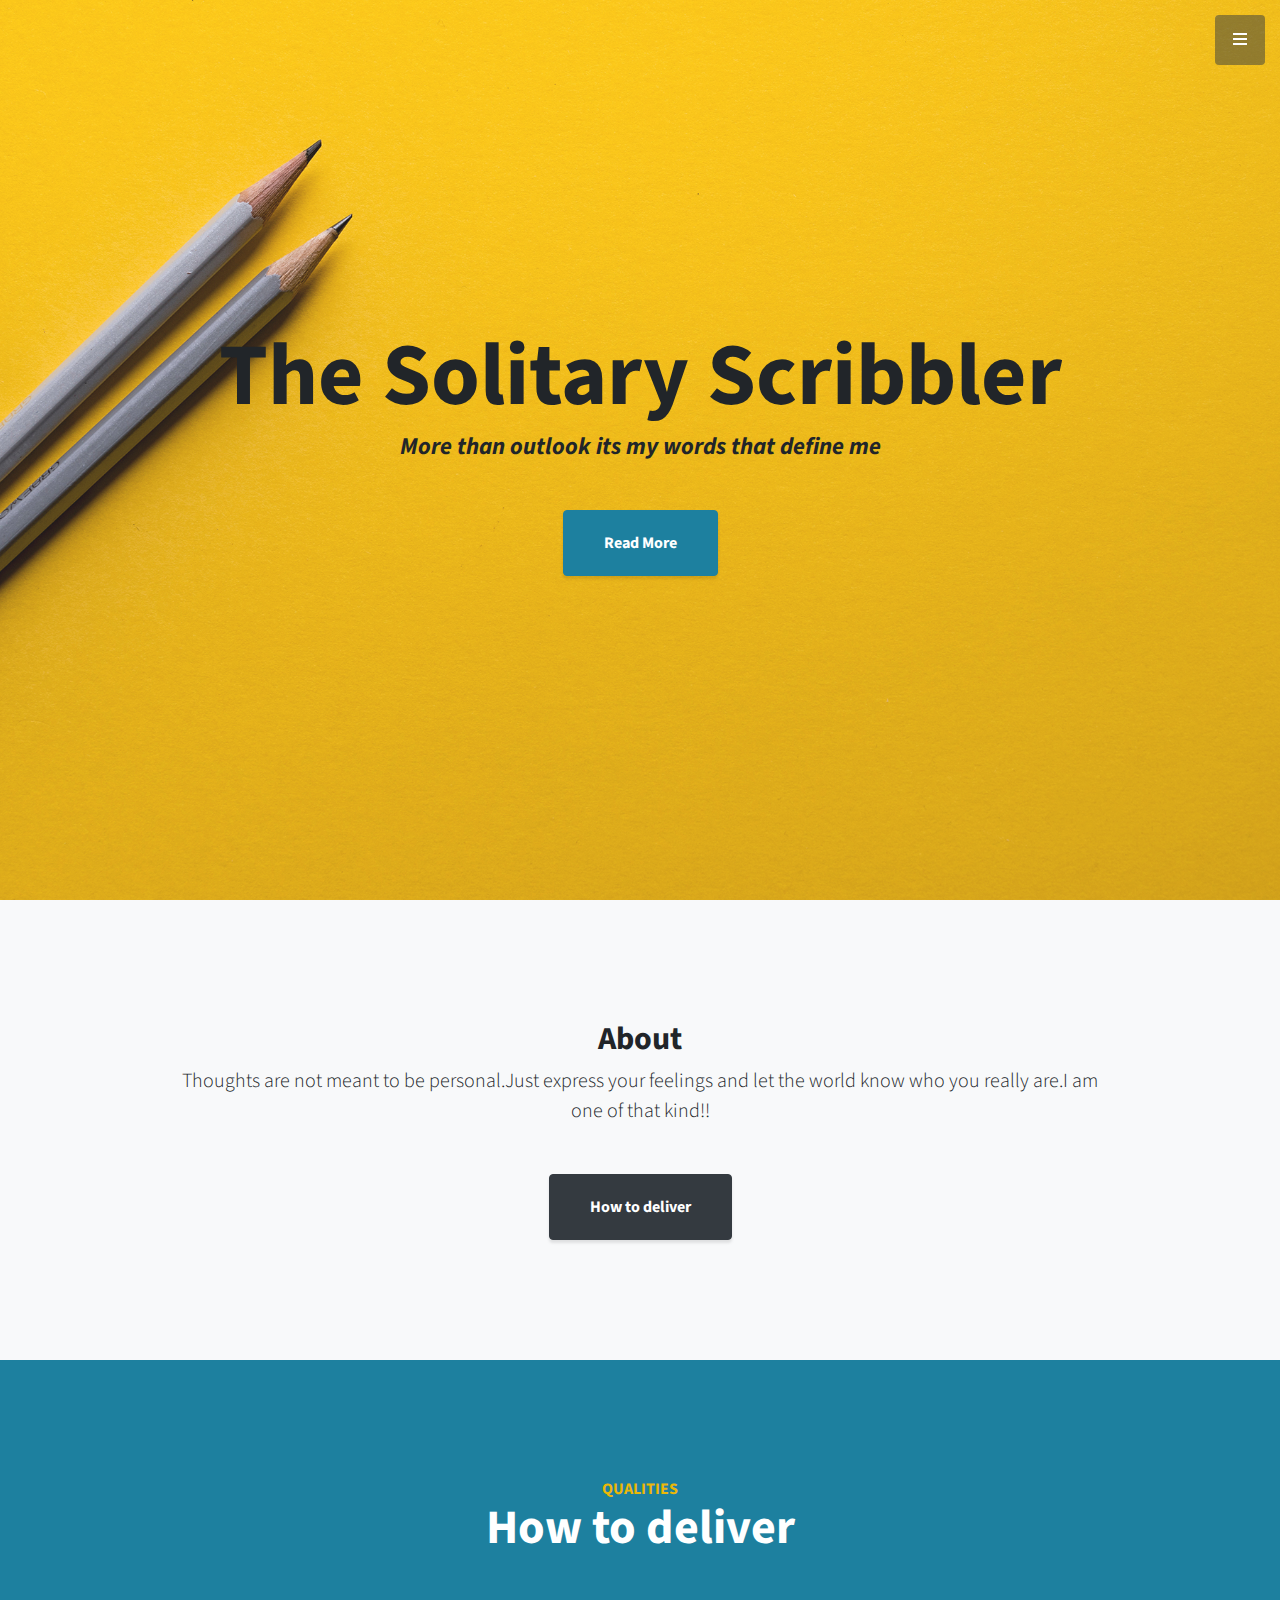
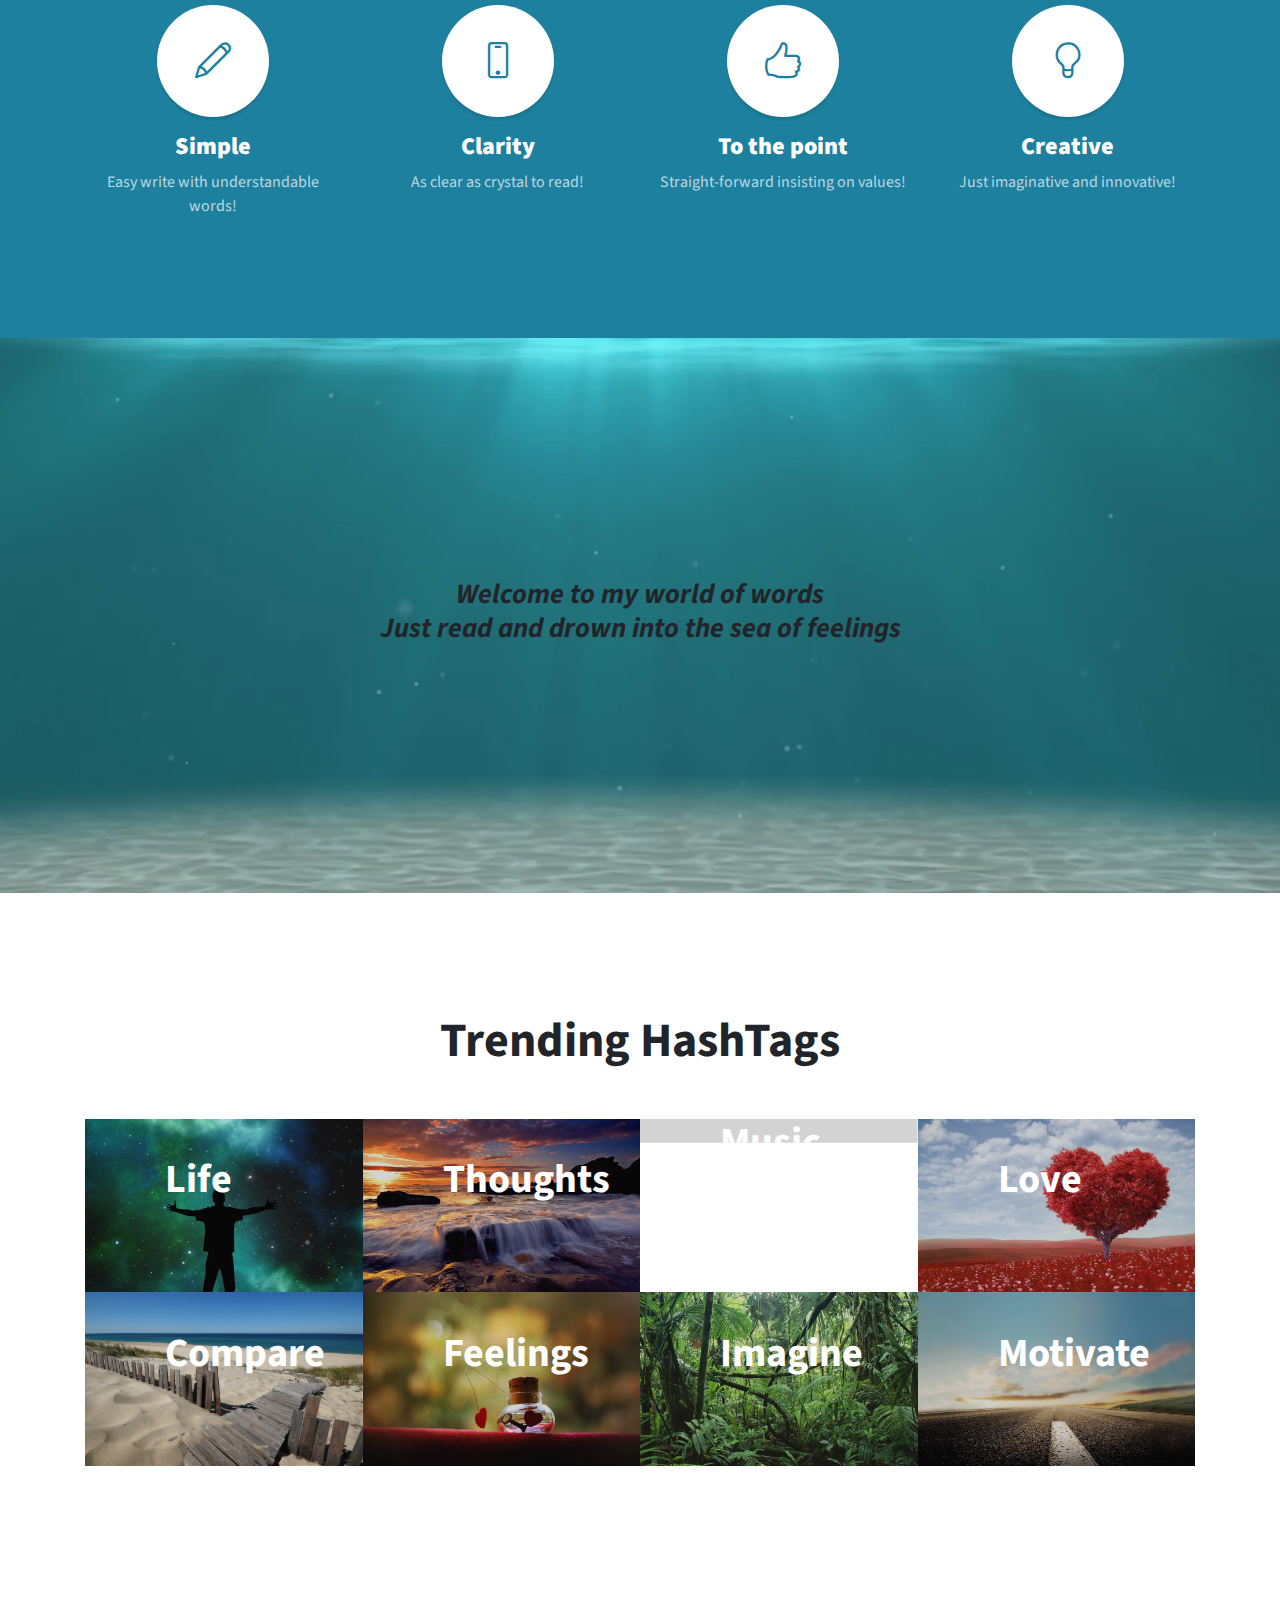
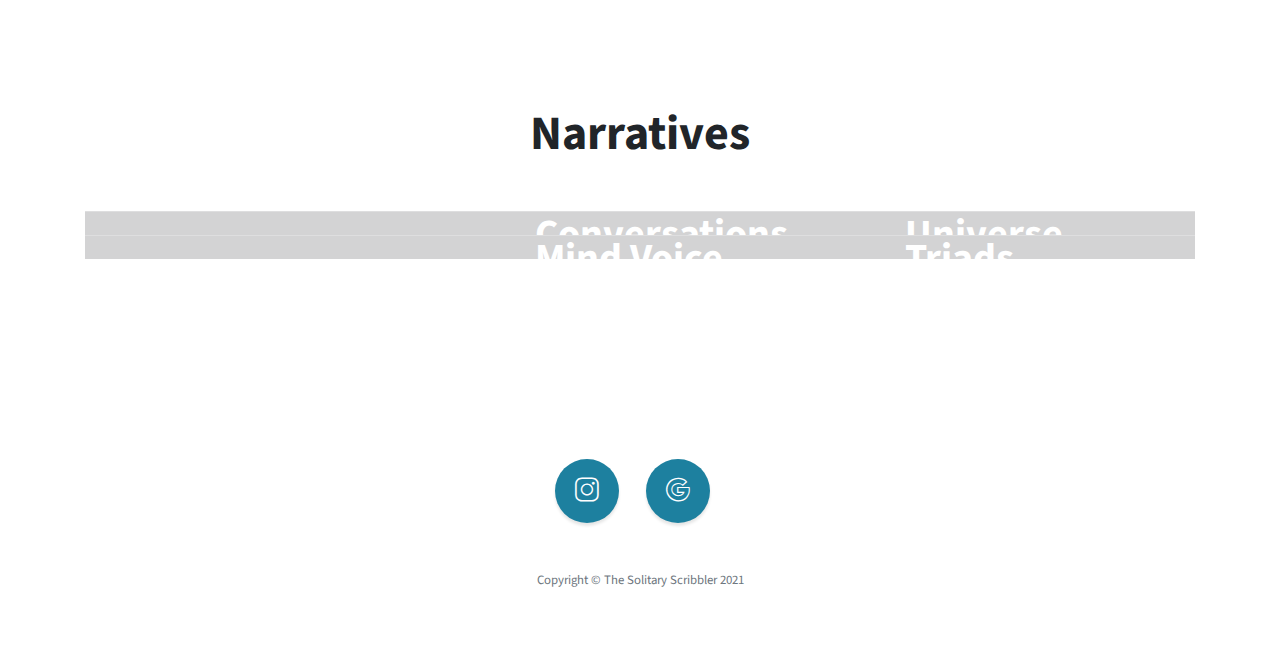
==== commit 8f26be82: "Add files via upload" ====
--- a/index.html
+++ b/index.html
@@ -29,8 +29,13 @@
     <a class="menu-toggle rounded" href="#">
       <i class="fas fa-bars"></i>
     </a>
+
     <nav id="sidebar-wrapper">
+
       <ul class="sidebar-nav">
+      	<li>
+      	<img class="img-fluid" src="img/solitaryscribbler.jpg" alt="">
+      	</li>
         <li class="sidebar-brand">
           <a class="js-scroll-trigger" href="#page-top">My Writing Blog</a>
         </li>
@@ -46,9 +51,9 @@
         <li class="sidebar-nav-item">
           <a class="js-scroll-trigger" href="#portfolio">Trending Hashtags</a>
         </li>
-        <!--<li class="sidebar-nav-item">
-          <a class="js-scroll-trigger" href="#contact">Contact</a>
-        </li>-->
+        <li class="sidebar-nav-item">
+          <a class="js-scroll-trigger" href="#contact">Narratives</a>
+        </li>
       </ul>
     </nav>
 
@@ -178,7 +183,7 @@
                   <!--<p class="mb-0">Strawberries are such a tasty snack, especially with a little sugar on top!</p>-->
                 </span>
               </span>
-              <img class="img-fluid" src="img/M2.jpg" alt="">
+              <img class="img-fluid" src="img/background-music.jpg" alt="">
             </a>
           </div>
           <div class="col-lg-3">
@@ -239,6 +244,98 @@
         </div>
       </div>
     </section>
+
+
+
+
+    <!-- Stories -->
+    <section class="content-section" id="contact">
+      <div class="container">
+        <div class="content-section-heading text-center">
+          <h3 class="text-secondary mb-0"></h3>
+          <h2 class="mb-5">Narratives</h2>
+        </div>
+        <div class="row no-gutters">
+          <div class="col-lg-4">
+            <a class="portfolio-item" href="naturegameplay.html" target='_blank'>
+              <span class="caption">
+                <span class="caption-content">
+                	<br>
+                  <h1 >Nature's Gameplay</h1>
+                  <p class="mb-3" style="color:yellow;">The Real Game...
+
+                  	<br>Adapt or just Get Busted...
+                  	<br><br>
+                  </p>
+                </span>
+              </span>
+              <img class="img-fluid" src="img/NatureGameplay2.jpg" alt="">
+            </a>
+          </div>
+		  <div class="col-lg-4">
+             <a class="portfolio-item" href="conversations.html" target='_blank'>
+              <span class="caption">
+                <span class="caption-content">
+                  <h1>Conversations</h1><br><br>
+                  <p class="mb-3" style="color:red;">Build it up in the way you want it to...</p><br>
+                </span>
+              </span>
+              <img class="img-fluid" src="img/conversations.jpg" alt="">
+            </a>
+          </div>
+		  <div class="col-lg-4">
+            <a class="portfolio-item" href="universe.html" target='_blank'>
+              <span class="caption">
+                <span class="caption-content">
+                  <h1>Universe</h1><br>
+                  <p class="mb-3" style="color:white;">Something between survival and existence...</p><br><br>
+                </span>
+              </span>
+              <img class="img-fluid" src="img/universe.jpg" alt="">
+            </a>
+          </div>
+
+
+          <div class="col-lg-4">
+            <a class="portfolio-item" href="positive.html" target='_blank'>
+              <span class="caption">
+                <span class="caption-content">
+                	<br>
+                  <h1 >P +ve</h1>
+                  <p class="mb-3" style="color:yellow;">P's to hold on...
+                  </p><br><br><br><br><br>
+                </span>
+              </span>
+              <img class="img-fluid" src="img/pos.jpg" alt="">
+            </a>
+          </div>
+		  <div class="col-lg-4">
+             <a class="portfolio-item" href="mindvoice.html" target='_blank'>
+              <span class="caption">
+                <span class="caption-content">
+                  <h1>Mind Voice</h1>
+                  <p class="mb-3" style="color:white;">What really circles in our mind....</p><br><br><br>
+                </span>
+              </span>
+              <img class="img-fluid" src="img/mindvoice.jpg" alt="">
+            </a>
+          </div>
+		  <div class="col-lg-4">
+            <a class="portfolio-item" href="triads.html" target='_blank'>
+              <span class="caption">
+                <span class="caption-content">
+                  <h1>Triads</h1>
+                  <p class="mb-3" style="color:white;">Rules of three...</p><br><br><br><br>
+                </span>
+              </span>
+              <img class="img-fluid" src="img/triads.jpg" alt="">
+            </a>
+          </div>
+		  
+        </div>
+      </div>
+    </section>
+
 
     <!-- Call to Action -->
    <!-- <section class="content-section bg-primary text-white">
@@ -268,7 +365,7 @@
             </a>
           </li>
           <li class="list-inline-item">
-            <a class="social-link rounded-circle text-white mr-3" href="https://www.yourquote.in/nachoz" target="_blank">
+            <a class="social-link rounded-circle text-white mr-3" href="https://www.yourquote.in/solitary-scribbler-hm9g/quotes" target="_blank">
               <i class="icon-social-google"></i>
             </a>
           </li>
@@ -278,7 +375,7 @@
             </a>
           </li>-->
         </ul>
-        <p class="text-muted small mb-0">Copyright &copy; The Solitary Scribbler 2019</p>
+        <p class="text-muted small mb-0">Copyright &copy; The Solitary Scribbler 2021</p>
       </div>
     </footer>
 
